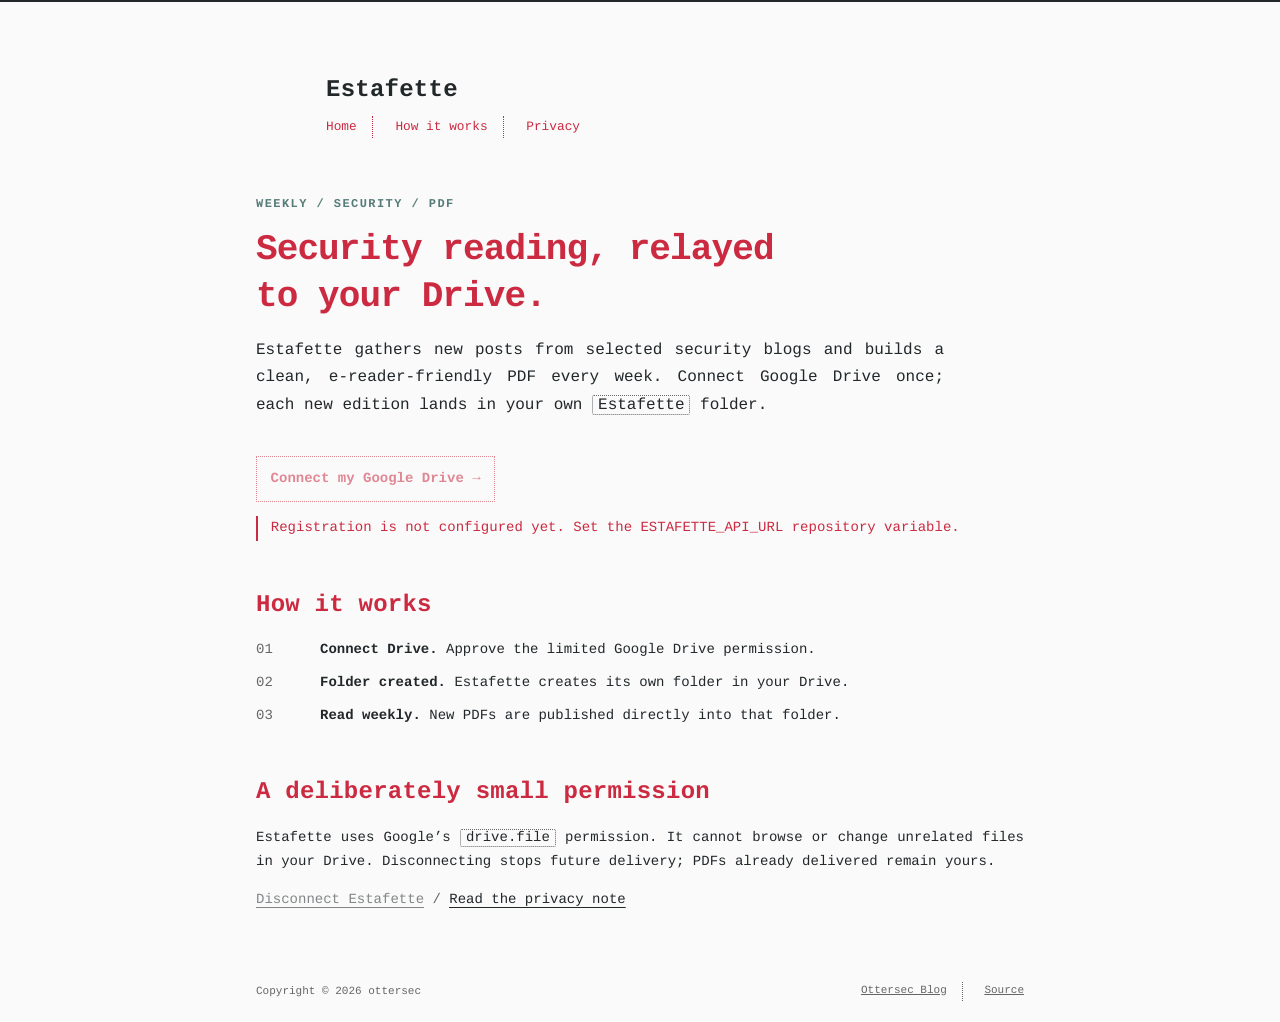
==== site/index.html @ e6ff9a04 "feat: add per-user Google Drive delivery app" ====
<!doctype html>
<html lang="en">
  <head>
    <meta charset="utf-8">
    <meta name="viewport" content="width=device-width, initial-scale=1">
    <meta
      name="description"
      content="A weekly, e-reader-friendly security digest delivered directly to your Google Drive."
    >
    <title>Estafette — Ottersec</title>
    <link rel="icon" href="https://sneakyottersec.github.io/images/favicon.ico">
    <link rel="stylesheet" href="styles.css">
    <script src="config.js" defer></script>
    <script src="app.js" defer></script>
  </head>
  <body>
    <div class="content">
      <header id="header">
        <a class="brand" href="./" aria-label="Estafette home">
          <span id="logo" aria-hidden="true"></span>
          <span id="title">Estafette</span>
        </a>
        <nav id="nav" aria-label="Main navigation">
          <ul>
            <li><a href="#about">Home</a></li>
            <li><a href="#how-it-works">How it works</a></li>
            <li><a href="privacy.html">Privacy</a></li>
          </ul>
        </nav>
      </header>

      <main>
        <section id="about" aria-labelledby="intro-title">
          <p class="eyebrow">WEEKLY / SECURITY / PDF</p>
          <h1 id="intro-title">Security reading, relayed to your Drive.</h1>
          <p class="lede">
            Estafette gathers new posts from selected security blogs and builds a
            clean, e-reader-friendly PDF every week. Connect Google Drive once;
            each new edition lands in your own <code>Estafette</code> folder.
          </p>

          <div id="connection" class="connection" aria-live="polite">
            <a id="connect-drive" class="action" href="#" aria-disabled="true">
              Connect my Google Drive <span aria-hidden="true">→</span>
            </a>
            <p id="connection-note" class="muted">
              The app only requests access to files and folders it creates.
            </p>
          </div>
        </section>

        <section id="how-it-works" aria-labelledby="how-title">
          <h2 id="how-title">How it works</h2>
          <ol class="process-list">
            <li>
              <span class="meta">01</span>
              <span><strong>Connect Drive.</strong> Approve the limited Google Drive permission.</span>
            </li>
            <li>
              <span class="meta">02</span>
              <span><strong>Folder created.</strong> Estafette creates its own folder in your Drive.</span>
            </li>
            <li>
              <span class="meta">03</span>
              <span><strong>Read weekly.</strong> New PDFs are published directly into that folder.</span>
            </li>
          </ol>
        </section>

        <section id="permissions" aria-labelledby="permissions-title">
          <h2 id="permissions-title">A deliberately small permission</h2>
          <p>
            Estafette uses Google&rsquo;s <code>drive.file</code> permission. It cannot
            browse or change unrelated files in your Drive. Disconnecting stops
            future delivery; PDFs already delivered remain yours.
          </p>
          <p>
            <a id="disconnect-drive" href="#" aria-disabled="true">Disconnect Estafette</a>
            <span class="separator" aria-hidden="true"> / </span>
            <a href="privacy.html">Read the privacy note</a>
          </p>
        </section>
      </main>

      <footer id="footer">
        <div>Copyright &copy; <span id="year">2026</span> ottersec</div>
        <nav aria-label="Footer navigation">
          <ul>
            <li><a href="https://sneakyottersec.github.io/">Ottersec Blog</a></li>
            <li><a href="https://github.com/SneakyOttersec/Estafette">Source</a></li>
          </ul>
        </nav>
      </footer>
    </div>
  </body>
</html>
---- site/styles.css ----
@font-face {
  font-family: "JetBrains Mono";
  font-style: normal;
  font-weight: 400;
  font-display: swap;
  src: url("https://sneakyottersec.github.io/lib/JetBrainsMono/web/woff2/JetBrainsMono-Regular.woff2") format("woff2");
}

:root {
  --background: #fafafa;
  --foreground: #22272a;
  --accent: #cc2a41;
  --secondary: #567c77;
  --muted: #666;
  --faint: #e1e1e1;
}

*,
*::before,
*::after {
  box-sizing: border-box;
}

html {
  min-height: 100%;
  border-top: 2px solid var(--foreground);
  background: var(--background);
  -webkit-text-size-adjust: 100%;
}

body {
  min-height: 100%;
  margin: 0;
  background: var(--background);
  color: var(--foreground);
  font: 400 14px/1.725 "JetBrains Mono", monospace;
  text-rendering: geometricPrecision;
  -webkit-font-smoothing: antialiased;
}

.content {
  position: relative;
  display: flex;
  flex-direction: column;
  width: min(100% - 4rem, 48rem);
  min-height: calc(100vh - 2px);
  margin: 0 auto;
  padding: 4rem 0 6rem;
  overflow-wrap: break-word;
}

main {
  flex: 1;
}

a {
  color: var(--foreground);
  text-decoration: none;
  background-image: linear-gradient(transparent, transparent 5px, var(--foreground) 5px, var(--foreground));
  background-position: bottom;
  background-size: 100% 6px;
  background-repeat: repeat-x;
}

a:hover,
a:focus-visible {
  background-image: linear-gradient(transparent, transparent 4px, rgb(86 124 119 / 40%) 4px, rgb(86 124 119 / 40%));
}

a:focus-visible,
button:focus-visible {
  outline: 2px dashed var(--accent);
  outline-offset: 4px;
}

h1,
h2 {
  display: block;
  font-style: normal;
  -webkit-font-smoothing: antialiased;
}

h1 {
  max-width: 36rem;
  margin: 0 0 1rem;
  color: var(--accent);
  font-size: clamp(1.55rem, 5vw, 2.25rem);
  line-height: 1.3;
  letter-spacing: -0.025em;
}

h2 {
  margin: 3rem 0 1rem;
  color: var(--accent);
  font-size: 1.5rem;
  line-height: 1.4;
  letter-spacing: 0.01em;
}

p {
  hyphens: auto;
}

code {
  padding: 0 5px;
  border: 1px dotted var(--muted);
  border-radius: 2px;
  font-family: inherit;
}

.muted,
.meta {
  color: var(--muted);
}

.eyebrow {
  margin: 0 0 0.75rem;
  color: var(--secondary);
  font-size: 0.75rem;
  font-weight: 700;
  letter-spacing: 0.12em;
}

.lede {
  max-width: 43rem;
  margin-bottom: 2rem;
  font-size: 1rem;
}

#header {
  width: 100%;
  margin: 0 auto 3.5rem;
}

#header .brand {
  display: flex;
  align-items: center;
  min-height: 50px;
  background: none;
}

#logo {
  flex: 0 0 50px;
  width: 50px;
  height: 50px;
  margin-right: 20px;
  border-radius: 5px;
  background-image: url("https://sneakyottersec.github.io/images/logo.png");
  background-size: 50px 50px;
  background-repeat: no-repeat;
  filter: grayscale(100%);
  transition: filter 120ms ease;
}

#header:hover #logo {
  filter: none;
}

#title {
  color: var(--foreground);
  font-size: 1.5rem;
  font-weight: 700;
  line-height: 2rem;
  letter-spacing: 0.01em;
}

#nav {
  margin-left: 70px;
  color: var(--accent);
  font-size: 0.8rem;
}

#nav ul,
#footer ul {
  margin: 0;
  padding: 0;
  list-style: none;
}

#nav li,
#footer li {
  display: inline-block;
  margin-right: 15px;
  border-right: 1px dotted currentColor;
  vertical-align: middle;
}

#nav li:last-child,
#footer li:last-child {
  margin-right: 0;
  border-right: 0;
}

#nav a {
  margin-right: 15px;
  color: var(--accent);
  background: none;
}

#nav li:last-child a,
#footer li:last-child a {
  margin-right: 0;
}

#nav a:hover,
#nav a:focus-visible {
  background-image: linear-gradient(transparent, transparent 5px, var(--accent) 5px, var(--accent));
}

.connection {
  margin: 2.25rem 0 0;
}

.action {
  display: inline-block;
  padding: 0.65rem 0.85rem;
  border: 1px dotted var(--accent);
  color: var(--accent);
  background: transparent;
  font-weight: 700;
}

.action:hover,
.action:focus-visible {
  color: var(--background);
  background: var(--accent);
}

.action[aria-disabled="true"],
a[aria-disabled="true"] {
  cursor: not-allowed;
  opacity: 0.55;
}

.connection .muted {
  margin: 0.75rem 0 0;
  font-size: 0.8rem;
}

.status {
  padding-left: 0.8rem;
  border-left: 2px solid var(--secondary);
  color: var(--secondary);
}

.status.error {
  border-color: var(--accent);
  color: var(--accent);
}

.process-list {
  margin: 0;
  padding: 0;
  list-style: none;
}

.process-list li {
  display: grid;
  grid-template-columns: 3rem 1fr;
  gap: 1rem;
  margin-bottom: 0.55rem;
}

.separator {
  color: var(--muted);
}

article header h1 {
  margin-bottom: 0;
}

article header .meta {
  margin: 0 0 2rem;
  font-size: 0.85rem;
}

article h2 {
  position: relative;
  margin-top: 2rem;
  color: rgb(86 124 119 / 80%);
  font-size: 1rem;
}

article h2::before {
  position: absolute;
  left: -1rem;
  color: var(--accent);
  content: "#";
  font-size: 1.2rem;
}

#footer {
  position: absolute;
  right: 0;
  bottom: 20px;
  left: 0;
  display: flex;
  flex-flow: row wrap;
  align-items: center;
  justify-content: space-between;
  color: var(--muted);
  font-size: 11px;
}

#footer a {
  margin-right: 15px;
  color: var(--muted);
  text-decoration: underline;
  background: none;
}

#footer a:hover {
  color: #999;
}

@media (min-width: 480px) {
  main p {
    text-align: justify;
  }
}

@media (max-width: 520px) {
  .content {
    width: min(100% - 2rem, 48rem);
    padding-top: 2rem;
  }

  #header {
    margin-bottom: 2.5rem;
  }

  #nav {
    margin-top: 0.75rem;
    margin-left: 70px;
    line-height: 2;
  }

  #footer {
    display: block;
    text-align: center;
  }

  #footer nav {
    margin-top: 0.35rem;
  }
}

@media (prefers-reduced-motion: reduce) {
  * {
    scroll-behavior: auto !important;
    transition: none !important;
  }
}
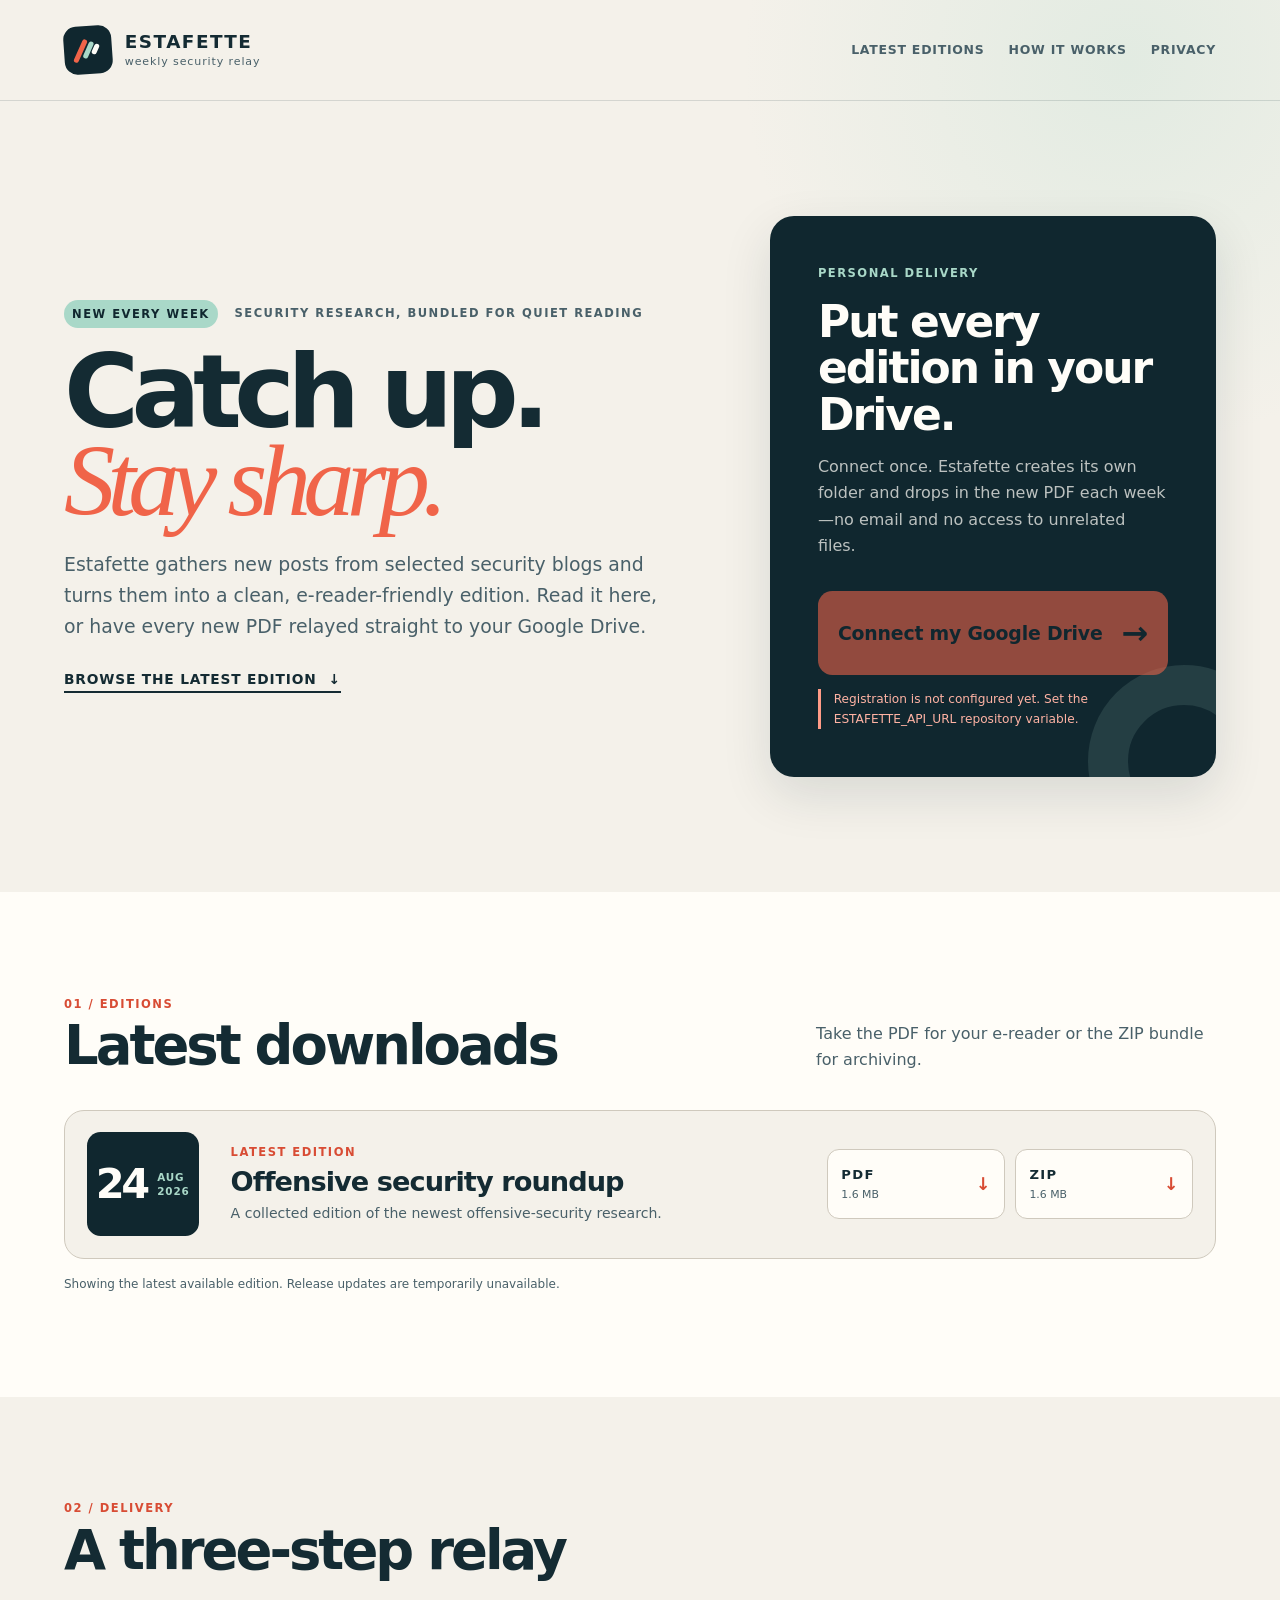
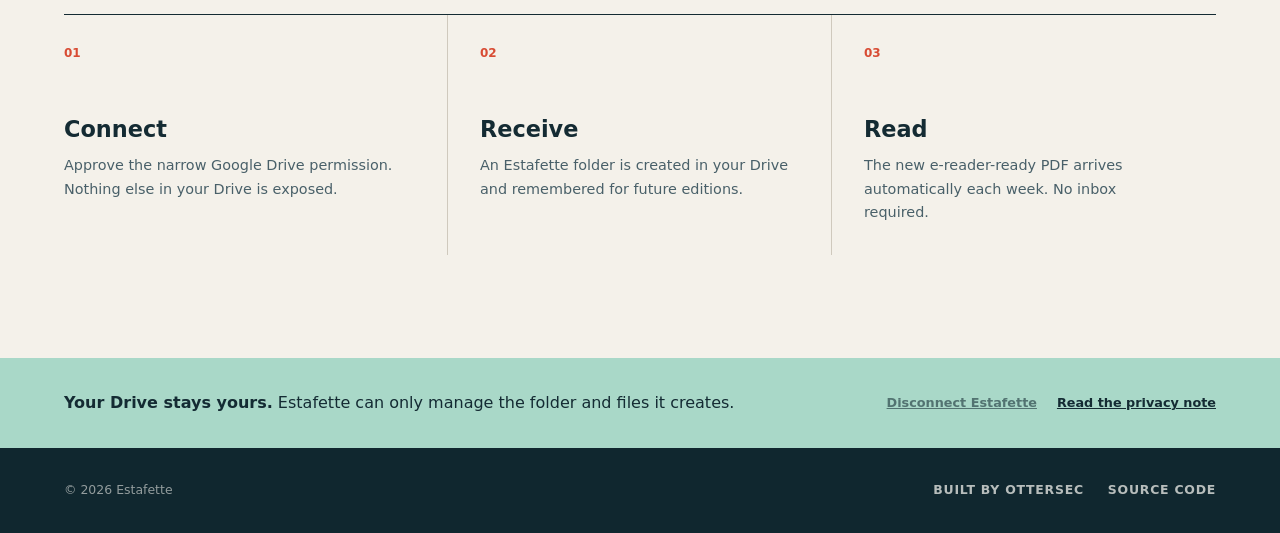
==== commit 43f33bb6: "feat: redesign site and publish weekly downloads" ====
--- a/site/index.html
+++ b/site/index.html
@@ -7,90 +7,152 @@
       name="description"
       content="A weekly, e-reader-friendly security digest delivered directly to your Google Drive."
     >
-    <title>Estafette — Ottersec</title>
-    <link rel="icon" href="https://sneakyottersec.github.io/images/favicon.ico">
+    <title>Estafette — Weekly security reading</title>
+    <link rel="icon" href="favicon.svg" type="image/svg+xml">
     <link rel="stylesheet" href="styles.css">
     <script src="config.js" defer></script>
     <script src="app.js" defer></script>
   </head>
   <body>
-    <div class="content">
-      <header id="header">
+    <header class="site-header">
+      <div class="frame header-inner">
         <a class="brand" href="./" aria-label="Estafette home">
-          <span id="logo" aria-hidden="true"></span>
-          <span id="title">Estafette</span>
+          <span class="brand-mark" aria-hidden="true"><i></i><i></i><i></i></span>
+          <span class="brand-copy">
+            <strong>Estafette</strong>
+            <small>weekly security relay</small>
+          </span>
         </a>
-        <nav id="nav" aria-label="Main navigation">
-          <ul>
-            <li><a href="#about">Home</a></li>
-            <li><a href="#how-it-works">How it works</a></li>
-            <li><a href="privacy.html">Privacy</a></li>
-          </ul>
+        <nav class="site-nav" aria-label="Main navigation">
+          <a href="#latest">Latest editions</a>
+          <a href="#how-it-works">How it works</a>
+          <a href="privacy.html">Privacy</a>
         </nav>
-      </header>
+      </div>
+    </header>
 
-      <main>
-        <section id="about" aria-labelledby="intro-title">
-          <p class="eyebrow">WEEKLY / SECURITY / PDF</p>
-          <h1 id="intro-title">Security reading, relayed to your Drive.</h1>
+    <main>
+      <section class="hero frame" aria-labelledby="intro-title">
+        <div class="hero-copy">
+          <p class="kicker"><span>New every week</span> Security research, bundled for quiet reading</p>
+          <h1 id="intro-title">Catch up.<br><em>Stay sharp.</em></h1>
           <p class="lede">
-            Estafette gathers new posts from selected security blogs and builds a
-            clean, e-reader-friendly PDF every week. Connect Google Drive once;
-            each new edition lands in your own <code>Estafette</code> folder.
+            Estafette gathers new posts from selected security blogs and turns them
+            into a clean, e-reader-friendly edition. Read it here, or have every new
+            PDF relayed straight to your Google Drive.
           </p>
+          <a class="text-link" href="#latest">Browse the latest edition <span aria-hidden="true">↓</span></a>
+        </div>
 
-          <div id="connection" class="connection" aria-live="polite">
-            <a id="connect-drive" class="action" href="#" aria-disabled="true">
-              Connect my Google Drive <span aria-hidden="true">→</span>
-            </a>
-            <p id="connection-note" class="muted">
-              The app only requests access to files and folders it creates.
-            </p>
+        <aside id="connection" class="drive-card" aria-labelledby="drive-title" aria-live="polite">
+          <p class="panel-label">Personal delivery</p>
+          <h2 id="drive-title">Put every edition in your Drive.</h2>
+          <p>
+            Connect once. Estafette creates its own folder and drops in the new PDF
+            each week—no email and no access to unrelated files.
+          </p>
+          <a id="connect-drive" class="drive-action" href="#" aria-disabled="true">
+            <span>Connect my Google Drive</span>
+            <strong aria-hidden="true">→</strong>
+          </a>
+          <p id="connection-note" class="connection-note">
+            Uses Google&rsquo;s limited <code>drive.file</code> permission.
+          </p>
+        </aside>
+      </section>
+
+      <section id="latest" class="editions-section">
+        <div class="frame">
+          <div class="section-heading">
+            <div>
+              <p class="section-number">01 / Editions</p>
+              <h2>Latest downloads</h2>
+            </div>
+            <p>Take the PDF for your e-reader or the ZIP bundle for archiving.</p>
           </div>
-        </section>
 
-        <section id="how-it-works" aria-labelledby="how-title">
-          <h2 id="how-title">How it works</h2>
-          <ol class="process-list">
-            <li>
-              <span class="meta">01</span>
-              <span><strong>Connect Drive.</strong> Approve the limited Google Drive permission.</span>
-            </li>
-            <li>
-              <span class="meta">02</span>
-              <span><strong>Folder created.</strong> Estafette creates its own folder in your Drive.</span>
-            </li>
-            <li>
-              <span class="meta">03</span>
-              <span><strong>Read weekly.</strong> New PDFs are published directly into that folder.</span>
-            </li>
-          </ol>
-        </section>
+          <div id="edition-list" class="edition-list">
+            <article class="edition-card" data-edition="offensive-2026-08-24">
+              <time class="edition-date" datetime="2026-08-24">
+                <strong>24</strong>
+                <span>AUG<br>2026</span>
+              </time>
+              <div class="edition-copy">
+                <p class="edition-label">Latest edition</p>
+                <h3>Offensive security roundup</h3>
+                <p>A collected edition of the newest offensive-security research.</p>
+              </div>
+              <div class="download-list" aria-label="Edition downloads">
+                <a
+                  href="downloads/OFFENSIVE_24_08_2026.pdf"
+                  download
+                  data-download-name="OFFENSIVE_24_08_2026.pdf"
+                >
+                  <span><strong>PDF</strong><small>1.6 MB</small></span>
+                  <b aria-hidden="true">↓</b>
+                </a>
+                <a
+                  href="downloads/ESTAFETTE_24_08_2026.zip"
+                  download
+                  data-download-name="ESTAFETTE_24_08_2026.zip"
+                >
+                  <span><strong>ZIP</strong><small>1.6 MB</small></span>
+                  <b aria-hidden="true">↓</b>
+                </a>
+              </div>
+            </article>
+          </div>
+          <p id="edition-status" class="edition-status" aria-live="polite">
+            Checking for newer published editions&hellip;
+          </p>
+        </div>
+      </section>
 
-        <section id="permissions" aria-labelledby="permissions-title">
-          <h2 id="permissions-title">A deliberately small permission</h2>
-          <p>
-            Estafette uses Google&rsquo;s <code>drive.file</code> permission. It cannot
-            browse or change unrelated files in your Drive. Disconnecting stops
-            future delivery; PDFs already delivered remain yours.
-          </p>
+      <section id="how-it-works" class="process-section frame" aria-labelledby="how-title">
+        <div class="section-heading">
+          <div>
+            <p class="section-number">02 / Delivery</p>
+            <h2 id="how-title">A three-step relay</h2>
+          </div>
+        </div>
+        <ol class="process-grid">
+          <li>
+            <span>01</span>
+            <h3>Connect</h3>
+            <p>Approve the narrow Google Drive permission. Nothing else in your Drive is exposed.</p>
+          </li>
+          <li>
+            <span>02</span>
+            <h3>Receive</h3>
+            <p>An Estafette folder is created in your Drive and remembered for future editions.</p>
+          </li>
+          <li>
+            <span>03</span>
+            <h3>Read</h3>
+            <p>The new e-reader-ready PDF arrives automatically each week. No inbox required.</p>
+          </li>
+        </ol>
+      </section>
+
+      <section class="permission-strip">
+        <div class="frame permission-inner">
+          <p><strong>Your Drive stays yours.</strong> Estafette can only manage the folder and files it creates.</p>
           <p>
             <a id="disconnect-drive" href="#" aria-disabled="true">Disconnect Estafette</a>
-            <span class="separator" aria-hidden="true"> / </span>
             <a href="privacy.html">Read the privacy note</a>
           </p>
-        </section>
-      </main>
+        </div>
+      </section>
+    </main>
 
-      <footer id="footer">
-        <div>Copyright &copy; <span id="year">2026</span> ottersec</div>
+    <footer class="site-footer">
+      <div class="frame footer-inner">
+        <p>&copy; <span id="year">2026</span> Estafette</p>
         <nav aria-label="Footer navigation">
-          <ul>
-            <li><a href="https://sneakyottersec.github.io/">Ottersec Blog</a></li>
-            <li><a href="https://github.com/SneakyOttersec/Estafette">Source</a></li>
-          </ul>
+          <a href="https://sneakyottersec.github.io/">Built by Ottersec</a>
+          <a href="https://github.com/SneakyOttersec/Estafette">Source code</a>
         </nav>
-      </footer>
-    </div>
+      </div>
+    </footer>
   </body>
 </html>
--- a/site/styles.css
+++ b/site/styles.css
@@ -1,18 +1,15 @@
-@font-face {
-  font-family: "JetBrains Mono";
-  font-style: normal;
-  font-weight: 400;
-  font-display: swap;
-  src: url("https://sneakyottersec.github.io/lib/JetBrainsMono/web/woff2/JetBrainsMono-Regular.woff2") format("woff2");
-}
-
 :root {
-  --background: #fafafa;
-  --foreground: #22272a;
-  --accent: #cc2a41;
-  --secondary: #567c77;
-  --muted: #666;
-  --faint: #e1e1e1;
+  --paper: #f4f1ea;
+  --paper-deep: #e9e4da;
+  --ink: #142b33;
+  --ink-soft: #496069;
+  --night: #10272f;
+  --coral: #f06449;
+  --coral-dark: #d84c34;
+  --mint: #a9d8c8;
+  --line: #cfc9bd;
+  --white: #fffdf8;
+  --shadow: 0 18px 50px rgb(16 39 47 / 12%);
 }
 
 *,
@@ -22,332 +19,663 @@
 }
 
 html {
-  min-height: 100%;
-  border-top: 2px solid var(--foreground);
-  background: var(--background);
+  scroll-behavior: smooth;
+  background: var(--paper);
   -webkit-text-size-adjust: 100%;
 }
 
 body {
-  min-height: 100%;
-  margin: 0;
-  background: var(--background);
-  color: var(--foreground);
-  font: 400 14px/1.725 "JetBrains Mono", monospace;
-  text-rendering: geometricPrecision;
+  min-width: 280px;
+  margin: 0;
+  overflow-x: hidden;
+  background:
+    radial-gradient(circle at 88% 3%, rgb(169 216 200 / 24%), transparent 24rem),
+    var(--paper);
+  color: var(--ink);
+  font: 400 16px/1.65 Inter, ui-sans-serif, system-ui, -apple-system, BlinkMacSystemFont, "Segoe UI", sans-serif;
   -webkit-font-smoothing: antialiased;
 }
 
-.content {
+.frame {
+  width: min(100% - 3rem, 72rem);
+  margin-inline: auto;
+}
+
+a {
+  color: inherit;
+}
+
+a:focus-visible {
+  outline: 3px solid var(--coral);
+  outline-offset: 4px;
+}
+
+code {
+  padding: 0.12rem 0.35rem;
+  border-radius: 0.25rem;
+  background: rgb(255 255 255 / 14%);
+  font: 0.88em ui-monospace, SFMono-Regular, Consolas, monospace;
+}
+
+.site-header {
+  border-bottom: 1px solid rgb(20 43 51 / 14%);
+}
+
+.header-inner {
+  display: flex;
+  min-height: 6.25rem;
+  align-items: center;
+  justify-content: space-between;
+  gap: 2rem;
+}
+
+.brand {
+  display: inline-flex;
+  align-items: center;
+  gap: 0.8rem;
+  text-decoration: none;
+}
+
+.brand-mark {
+  display: flex;
+  width: 3rem;
+  height: 3rem;
+  align-items: center;
+  justify-content: center;
+  gap: 0.18rem;
+  border-radius: 0.8rem;
+  background: var(--night);
+  transform: rotate(-4deg);
+}
+
+.brand-mark i {
+  display: block;
+  width: 0.3rem;
+  height: 1.55rem;
+  border-radius: 999px;
+  background: var(--coral);
+  transform: rotate(28deg);
+}
+
+.brand-mark i:nth-child(2) {
+  height: 1.1rem;
+  background: var(--mint);
+}
+
+.brand-mark i:nth-child(3) {
+  height: 0.7rem;
+  background: var(--white);
+}
+
+.brand-copy {
+  display: grid;
+  line-height: 1.1;
+}
+
+.brand-copy strong {
+  font-size: 1.15rem;
+  letter-spacing: 0.08em;
+  text-transform: uppercase;
+}
+
+.brand-copy small {
+  margin-top: 0.26rem;
+  color: var(--ink-soft);
+  font-size: 0.69rem;
+  letter-spacing: 0.08em;
+}
+
+.site-nav,
+.site-footer nav {
+  display: flex;
+  align-items: center;
+  gap: 1.5rem;
+}
+
+.site-nav a,
+.site-footer a {
+  color: var(--ink-soft);
+  font-size: 0.78rem;
+  font-weight: 750;
+  letter-spacing: 0.06em;
+  text-decoration: none;
+  text-transform: uppercase;
+}
+
+.site-nav a:hover,
+.site-footer a:hover {
+  color: var(--coral-dark);
+}
+
+.hero {
+  display: grid;
+  grid-template-columns: minmax(0, 1.15fr) minmax(20rem, 0.85fr);
+  gap: clamp(3rem, 8vw, 7rem);
+  align-items: center;
+  padding-block: clamp(4rem, 9vw, 7.5rem);
+}
+
+.hero > * {
+  min-width: 0;
+}
+
+.kicker,
+.panel-label,
+.section-number,
+.edition-label {
+  margin: 0;
+  font-size: 0.72rem;
+  font-weight: 800;
+  letter-spacing: 0.13em;
+  text-transform: uppercase;
+}
+
+.kicker {
+  color: var(--ink-soft);
+}
+
+.kicker span {
+  display: inline-block;
+  margin-right: 0.7rem;
+  padding: 0.28rem 0.5rem;
+  border-radius: 999px;
+  background: var(--mint);
+  color: var(--night);
+}
+
+.hero h1 {
+  margin: 1.2rem 0 1.5rem;
+  font-size: clamp(3.3rem, 8vw, 6.6rem);
+  font-weight: 850;
+  letter-spacing: -0.075em;
+  line-height: 0.86;
+}
+
+.hero h1 em {
+  color: var(--coral);
+  font-family: Georgia, "Times New Roman", serif;
+  font-weight: 400;
+}
+
+.lede {
+  max-width: 38rem;
+  margin: 0 0 1.5rem;
+  color: var(--ink-soft);
+  font-size: clamp(1rem, 2vw, 1.18rem);
+}
+
+.text-link {
+  display: inline-flex;
+  gap: 0.75rem;
+  align-items: center;
+  border-bottom: 2px solid var(--ink);
+  font-size: 0.86rem;
+  font-weight: 800;
+  letter-spacing: 0.06em;
+  text-decoration: none;
+  text-transform: uppercase;
+}
+
+.drive-card {
   position: relative;
-  display: flex;
-  flex-direction: column;
-  width: min(100% - 4rem, 48rem);
-  min-height: calc(100vh - 2px);
-  margin: 0 auto;
-  padding: 4rem 0 6rem;
-  overflow-wrap: break-word;
-}
-
-main {
-  flex: 1;
-}
-
-a {
-  color: var(--foreground);
+  padding: clamp(1.8rem, 5vw, 3rem);
+  border-radius: 1.5rem;
+  overflow: hidden;
+  background: var(--night);
+  box-shadow: var(--shadow);
+  color: var(--white);
+}
+
+.drive-card::after {
+  position: absolute;
+  right: -4rem;
+  bottom: -5rem;
+  width: 12rem;
+  height: 12rem;
+  border: 2.5rem solid rgb(169 216 200 / 13%);
+  border-radius: 50%;
+  content: "";
+}
+
+.panel-label {
+  color: var(--mint);
+}
+
+.drive-card h2 {
+  max-width: 21rem;
+  margin: 1rem 0;
+  font-size: clamp(1.9rem, 4vw, 2.75rem);
+  letter-spacing: -0.045em;
+  line-height: 1.05;
+}
+
+.drive-card > p:not(.panel-label):not(.connection-note) {
+  color: rgb(255 253 248 / 72%);
+}
+
+.drive-action {
+  position: relative;
+  z-index: 1;
+  display: flex;
+  min-height: 5.25rem;
+  margin-top: 2rem;
+  padding: 1rem 1.25rem;
+  align-items: center;
+  justify-content: space-between;
+  gap: 1rem;
+  border-radius: 0.9rem;
+  background: var(--coral);
+  color: var(--night);
+  font-size: clamp(1rem, 2vw, 1.18rem);
+  font-weight: 850;
+  letter-spacing: -0.01em;
   text-decoration: none;
-  background-image: linear-gradient(transparent, transparent 5px, var(--foreground) 5px, var(--foreground));
-  background-position: bottom;
-  background-size: 100% 6px;
-  background-repeat: repeat-x;
-}
-
-a:hover,
-a:focus-visible {
-  background-image: linear-gradient(transparent, transparent 4px, rgb(86 124 119 / 40%) 4px, rgb(86 124 119 / 40%));
-}
-
-a:focus-visible,
-button:focus-visible {
-  outline: 2px dashed var(--accent);
-  outline-offset: 4px;
-}
-
-h1,
-h2 {
-  display: block;
-  font-style: normal;
-  -webkit-font-smoothing: antialiased;
-}
-
-h1 {
-  max-width: 36rem;
-  margin: 0 0 1rem;
-  color: var(--accent);
-  font-size: clamp(1.55rem, 5vw, 2.25rem);
-  line-height: 1.3;
-  letter-spacing: -0.025em;
-}
-
-h2 {
-  margin: 3rem 0 1rem;
-  color: var(--accent);
-  font-size: 1.5rem;
-  line-height: 1.4;
-  letter-spacing: 0.01em;
-}
-
-p {
-  hyphens: auto;
-}
-
-code {
-  padding: 0 5px;
-  border: 1px dotted var(--muted);
-  border-radius: 2px;
-  font-family: inherit;
-}
-
-.muted,
-.meta {
-  color: var(--muted);
-}
-
-.eyebrow {
-  margin: 0 0 0.75rem;
-  color: var(--secondary);
-  font-size: 0.75rem;
-  font-weight: 700;
-  letter-spacing: 0.12em;
-}
-
-.lede {
-  max-width: 43rem;
-  margin-bottom: 2rem;
-  font-size: 1rem;
-}
-
-#header {
-  width: 100%;
-  margin: 0 auto 3.5rem;
-}
-
-#header .brand {
-  display: flex;
-  align-items: center;
-  min-height: 50px;
-  background: none;
-}
-
-#logo {
-  flex: 0 0 50px;
-  width: 50px;
-  height: 50px;
-  margin-right: 20px;
-  border-radius: 5px;
-  background-image: url("https://sneakyottersec.github.io/images/logo.png");
-  background-size: 50px 50px;
-  background-repeat: no-repeat;
-  filter: grayscale(100%);
-  transition: filter 120ms ease;
-}
-
-#header:hover #logo {
-  filter: none;
-}
-
-#title {
-  color: var(--foreground);
-  font-size: 1.5rem;
-  font-weight: 700;
-  line-height: 2rem;
-  letter-spacing: 0.01em;
-}
-
-#nav {
-  margin-left: 70px;
-  color: var(--accent);
-  font-size: 0.8rem;
-}
-
-#nav ul,
-#footer ul {
-  margin: 0;
-  padding: 0;
-  list-style: none;
-}
-
-#nav li,
-#footer li {
-  display: inline-block;
-  margin-right: 15px;
-  border-right: 1px dotted currentColor;
-  vertical-align: middle;
-}
-
-#nav li:last-child,
-#footer li:last-child {
-  margin-right: 0;
-  border-right: 0;
-}
-
-#nav a {
-  margin-right: 15px;
-  color: var(--accent);
-  background: none;
-}
-
-#nav li:last-child a,
-#footer li:last-child a {
-  margin-right: 0;
-}
-
-#nav a:hover,
-#nav a:focus-visible {
-  background-image: linear-gradient(transparent, transparent 5px, var(--accent) 5px, var(--accent));
-}
-
-.connection {
-  margin: 2.25rem 0 0;
-}
-
-.action {
-  display: inline-block;
-  padding: 0.65rem 0.85rem;
-  border: 1px dotted var(--accent);
-  color: var(--accent);
-  background: transparent;
-  font-weight: 700;
-}
-
-.action:hover,
-.action:focus-visible {
-  color: var(--background);
-  background: var(--accent);
-}
-
-.action[aria-disabled="true"],
+  transition: background 150ms ease, transform 150ms ease;
+}
+
+.drive-action strong {
+  font-size: 2rem;
+  line-height: 1;
+}
+
+.drive-action:hover,
+.drive-action:focus-visible {
+  background: var(--mint);
+  transform: translateY(-2px);
+}
+
+.drive-action[aria-disabled="true"],
 a[aria-disabled="true"] {
   cursor: not-allowed;
-  opacity: 0.55;
-}
-
-.connection .muted {
-  margin: 0.75rem 0 0;
+  opacity: 0.58;
+}
+
+.connection-note {
+  position: relative;
+  z-index: 1;
+  margin: 0.85rem 0 0;
+  color: rgb(255 253 248 / 62%);
+  font-size: 0.76rem;
+  overflow-wrap: anywhere;
+}
+
+.connection-note.status {
+  padding-left: 0.8rem;
+  border-left: 3px solid var(--mint);
+  color: var(--mint);
+}
+
+.connection-note.status.error {
+  border-color: #ff9b87;
+  color: #ffb3a4;
+}
+
+.editions-section {
+  padding-block: clamp(4rem, 8vw, 6.5rem);
+  background: var(--white);
+}
+
+.section-heading {
+  display: flex;
+  align-items: end;
+  justify-content: space-between;
+  gap: 2rem;
+  margin-bottom: 2.25rem;
+}
+
+.section-heading h2 {
+  margin: 0.35rem 0 0;
+  font-size: clamp(2rem, 5vw, 3.4rem);
+  letter-spacing: -0.055em;
+  line-height: 1;
+}
+
+.section-number,
+.edition-label {
+  color: var(--coral-dark);
+}
+
+.section-heading > p {
+  max-width: 25rem;
+  margin: 0;
+  color: var(--ink-soft);
+}
+
+.edition-list {
+  display: grid;
+  gap: 1rem;
+}
+
+.edition-card {
+  display: grid;
+  grid-template-columns: 7rem minmax(0, 1fr) minmax(16rem, 0.65fr);
+  gap: 2rem;
+  align-items: center;
+  padding: 1.35rem;
+  border: 1px solid var(--line);
+  border-radius: 1.25rem;
+  background: var(--paper);
+}
+
+.edition-date {
+  display: flex;
+  min-height: 6.5rem;
+  align-items: center;
+  justify-content: center;
+  gap: 0.65rem;
+  border-radius: 0.85rem;
+  background: var(--night);
+  color: var(--white);
+}
+
+.edition-date strong {
+  font-size: 2.6rem;
+  letter-spacing: -0.08em;
+  line-height: 1;
+}
+
+.edition-date span {
+  color: var(--mint);
+  font-size: 0.65rem;
+  font-weight: 800;
+  letter-spacing: 0.08em;
+  line-height: 1.35;
+}
+
+.edition-copy h3 {
+  margin: 0.25rem 0;
+  font-size: clamp(1.25rem, 3vw, 1.7rem);
+  letter-spacing: -0.035em;
+  line-height: 1.15;
+}
+
+.edition-copy > p:last-child {
+  margin: 0;
+  color: var(--ink-soft);
+  font-size: 0.88rem;
+}
+
+.download-list {
+  display: grid;
+  grid-template-columns: repeat(2, minmax(0, 1fr));
+  gap: 0.6rem;
+}
+
+.download-list a {
+  display: flex;
+  min-height: 4.4rem;
+  padding: 0.75rem 0.85rem;
+  align-items: center;
+  justify-content: space-between;
+  gap: 0.5rem;
+  border: 1px solid var(--line);
+  border-radius: 0.75rem;
+  background: var(--white);
+  text-decoration: none;
+  transition: border-color 150ms ease, transform 150ms ease;
+}
+
+.download-list a:hover {
+  border-color: var(--coral);
+  transform: translateY(-2px);
+}
+
+.download-list a span {
+  display: grid;
+}
+
+.download-list strong {
+  font-size: 0.82rem;
+  letter-spacing: 0.1em;
+}
+
+.download-list small {
+  color: var(--ink-soft);
+  font-size: 0.68rem;
+}
+
+.download-list b {
+  color: var(--coral-dark);
+  font-size: 1.1rem;
+}
+
+.edition-status {
+  margin: 1rem 0 0;
+  color: var(--ink-soft);
+  font-size: 0.75rem;
+}
+
+.process-section {
+  padding-block: clamp(4rem, 8vw, 7rem);
+}
+
+.process-grid {
+  display: grid;
+  grid-template-columns: repeat(3, 1fr);
+  margin: 0;
+  padding: 0;
+  border-top: 1px solid var(--ink);
+  list-style: none;
+}
+
+.process-grid li {
+  min-height: 15rem;
+  padding: 1.5rem 2rem 1rem 0;
+  border-right: 1px solid var(--line);
+}
+
+.process-grid li + li {
+  padding-left: 2rem;
+}
+
+.process-grid li:last-child {
+  border-right: 0;
+}
+
+.process-grid span {
+  color: var(--coral-dark);
+  font-size: 0.75rem;
+  font-weight: 800;
+}
+
+.process-grid h3 {
+  margin: 2.8rem 0 0.4rem;
+  font-size: 1.4rem;
+}
+
+.process-grid p {
+  margin: 0;
+  color: var(--ink-soft);
+  font-size: 0.9rem;
+}
+
+.permission-strip {
+  padding-block: 2rem;
+  background: var(--mint);
+}
+
+.permission-inner {
+  display: flex;
+  align-items: center;
+  justify-content: space-between;
+  gap: 2rem;
+}
+
+.permission-inner p {
+  margin: 0;
+}
+
+.permission-inner p:last-child {
+  display: flex;
+  gap: 1.25rem;
   font-size: 0.8rem;
-}
-
-.status {
-  padding-left: 0.8rem;
-  border-left: 2px solid var(--secondary);
-  color: var(--secondary);
-}
-
-.status.error {
-  border-color: var(--accent);
-  color: var(--accent);
-}
-
-.process-list {
-  margin: 0;
-  padding: 0;
-  list-style: none;
-}
-
-.process-list li {
-  display: grid;
-  grid-template-columns: 3rem 1fr;
-  gap: 1rem;
-  margin-bottom: 0.55rem;
-}
-
-.separator {
-  color: var(--muted);
-}
-
-article header h1 {
-  margin-bottom: 0;
-}
-
-article header .meta {
-  margin: 0 0 2rem;
-  font-size: 0.85rem;
-}
-
-article h2 {
-  position: relative;
-  margin-top: 2rem;
-  color: rgb(86 124 119 / 80%);
-  font-size: 1rem;
-}
-
-article h2::before {
-  position: absolute;
-  left: -1rem;
-  color: var(--accent);
-  content: "#";
-  font-size: 1.2rem;
-}
-
-#footer {
-  position: absolute;
-  right: 0;
-  bottom: 20px;
-  left: 0;
-  display: flex;
-  flex-flow: row wrap;
+  font-weight: 750;
+}
+
+.site-footer {
+  padding-block: 2rem;
+  background: var(--night);
+  color: var(--white);
+}
+
+.footer-inner {
+  display: flex;
   align-items: center;
   justify-content: space-between;
-  color: var(--muted);
-  font-size: 11px;
-}
-
-#footer a {
-  margin-right: 15px;
-  color: var(--muted);
-  text-decoration: underline;
-  background: none;
-}
-
-#footer a:hover {
-  color: #999;
-}
-
-@media (min-width: 480px) {
-  main p {
-    text-align: justify;
-  }
-}
-
-@media (max-width: 520px) {
-  .content {
-    width: min(100% - 2rem, 48rem);
-    padding-top: 2rem;
-  }
-
-  #header {
-    margin-bottom: 2.5rem;
-  }
-
-  #nav {
-    margin-top: 0.75rem;
-    margin-left: 70px;
-    line-height: 2;
-  }
-
-  #footer {
-    display: block;
-    text-align: center;
-  }
-
-  #footer nav {
-    margin-top: 0.35rem;
+  gap: 2rem;
+}
+
+.footer-inner p {
+  margin: 0;
+  color: rgb(255 253 248 / 55%);
+  font-size: 0.78rem;
+}
+
+.site-footer a {
+  color: rgb(255 253 248 / 70%);
+}
+
+.legal-main {
+  padding-block: clamp(3rem, 8vw, 6rem);
+}
+
+.legal-intro {
+  display: grid;
+  grid-template-columns: 0.65fr 1.35fr;
+  gap: 4rem;
+  padding-bottom: 2.5rem;
+  border-bottom: 1px solid var(--line);
+}
+
+.legal-intro h1 {
+  margin: 0.4rem 0 0;
+  font-size: clamp(3rem, 8vw, 5rem);
+  letter-spacing: -0.065em;
+  line-height: 0.95;
+}
+
+.legal-intro p:last-child {
+  max-width: 36rem;
+  margin: 1rem 0 0;
+  color: var(--ink-soft);
+  font-size: 1.1rem;
+}
+
+.legal-content {
+  display: grid;
+  grid-template-columns: repeat(2, minmax(0, 1fr));
+  gap: 1px;
+  margin-top: 1px;
+  background: var(--line);
+}
+
+.legal-content section {
+  padding: clamp(1.5rem, 4vw, 2.5rem);
+  background: var(--paper);
+}
+
+.legal-content h2 {
+  margin: 0 0 0.8rem;
+  font-size: 1.25rem;
+}
+
+.legal-content p {
+  margin: 0;
+  color: var(--ink-soft);
+  font-size: 0.92rem;
+}
+
+@media (max-width: 820px) {
+  .hero {
+    grid-template-columns: 1fr;
+  }
+
+  .drive-card {
+    max-width: 38rem;
+  }
+
+  .edition-card {
+    grid-template-columns: 6rem minmax(0, 1fr);
+  }
+
+  .download-list {
+    grid-column: 1 / -1;
+  }
+
+  .legal-intro {
+    grid-template-columns: 1fr;
+    gap: 1rem;
+  }
+}
+
+@media (max-width: 620px) {
+  .frame {
+    width: min(100% - 2rem, 72rem);
+  }
+
+  .header-inner {
+    min-height: 5.25rem;
+  }
+
+  .brand-copy small,
+  .site-nav {
+    display: none;
+  }
+
+  .section-heading,
+  .permission-inner,
+  .footer-inner {
+    align-items: flex-start;
+    flex-direction: column;
+  }
+
+  .edition-card {
+    grid-template-columns: 5rem minmax(0, 1fr);
+    gap: 1rem;
+    padding: 0.85rem;
+  }
+
+  .edition-date {
+    min-height: 5.5rem;
+  }
+
+  .edition-date strong {
+    font-size: 2rem;
+  }
+
+  .download-list {
+    grid-template-columns: 1fr 1fr;
+  }
+
+  .process-grid,
+  .legal-content {
+    grid-template-columns: 1fr;
+  }
+
+  .process-grid li,
+  .process-grid li + li {
+    min-height: auto;
+    padding: 1.4rem 0;
+    border-right: 0;
+    border-bottom: 1px solid var(--line);
+  }
+
+  .process-grid h3 {
+    margin-top: 1rem;
+  }
+
+  .permission-inner p:last-child {
+    flex-direction: column;
+    gap: 0.5rem;
   }
 }
 
 @media (prefers-reduced-motion: reduce) {
+  html {
+    scroll-behavior: auto;
+  }
+
   * {
-    scroll-behavior: auto !important;
     transition: none !important;
   }
 }
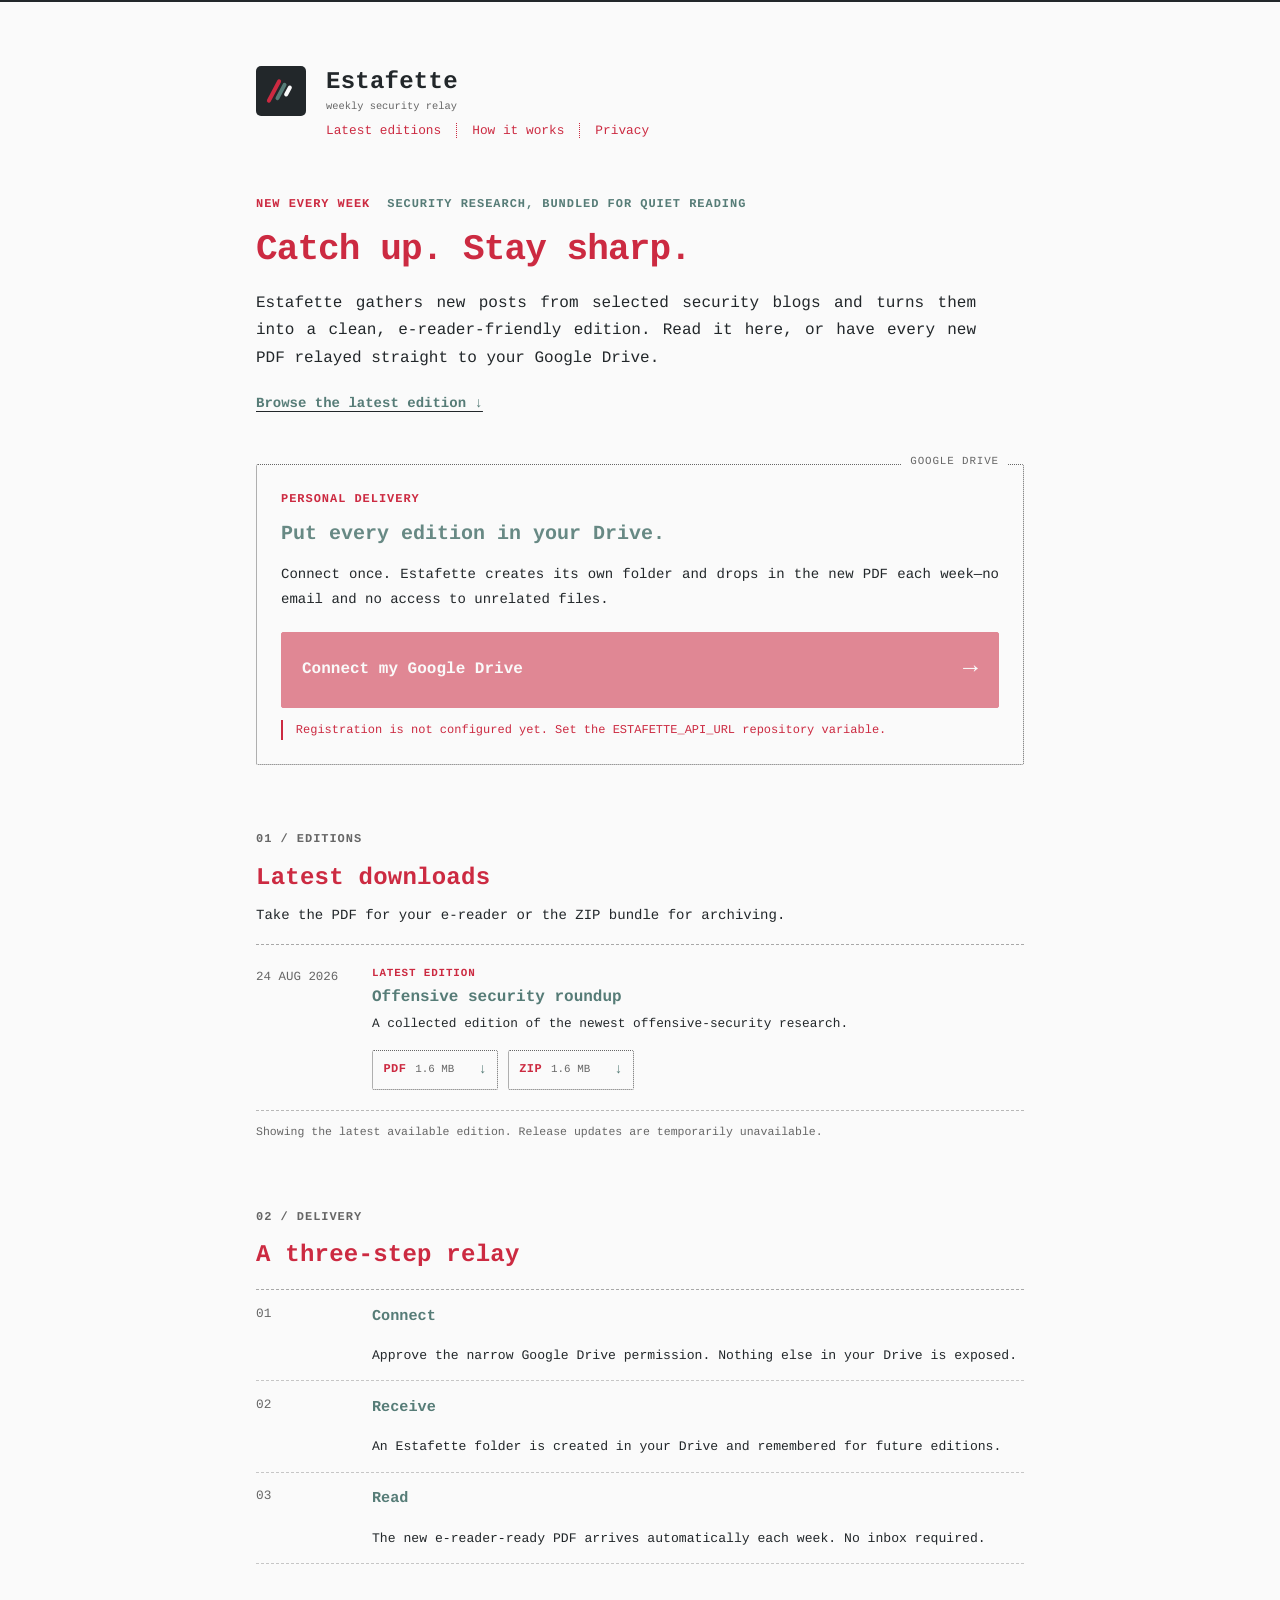
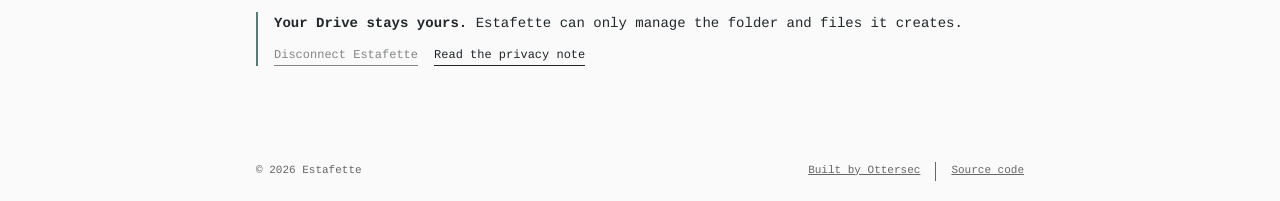
==== commit d9886f9a: "style: align site with Ottersec template" ====
--- a/site/index.html
+++ b/site/index.html
@@ -35,7 +35,7 @@
       <section class="hero frame" aria-labelledby="intro-title">
         <div class="hero-copy">
           <p class="kicker"><span>New every week</span> Security research, bundled for quiet reading</p>
-          <h1 id="intro-title">Catch up.<br><em>Stay sharp.</em></h1>
+          <h1 id="intro-title">Catch up. <em>Stay sharp.</em></h1>
           <p class="lede">
             Estafette gathers new posts from selected security blogs and turns them
             into a clean, e-reader-friendly edition. Read it here, or have every new
@@ -75,7 +75,7 @@
             <article class="edition-card" data-edition="offensive-2026-08-24">
               <time class="edition-date" datetime="2026-08-24">
                 <strong>24</strong>
-                <span>AUG<br>2026</span>
+                <span>AUG 2026</span>
               </time>
               <div class="edition-copy">
                 <p class="edition-label">Latest edition</p>
--- a/site/styles.css
+++ b/site/styles.css
@@ -1,15 +1,18 @@
+@font-face {
+  font-family: "JetBrains Mono";
+  font-style: normal;
+  font-weight: 400 800;
+  font-display: swap;
+  src: url("https://sneakyottersec.github.io/lib/JetBrainsMono/web/woff2/JetBrainsMono-Regular.woff2") format("woff2");
+}
+
 :root {
-  --paper: #f4f1ea;
-  --paper-deep: #e9e4da;
-  --ink: #142b33;
-  --ink-soft: #496069;
-  --night: #10272f;
-  --coral: #f06449;
-  --coral-dark: #d84c34;
-  --mint: #a9d8c8;
-  --line: #cfc9bd;
-  --white: #fffdf8;
-  --shadow: 0 18px 50px rgb(16 39 47 / 12%);
+  --background: #fafafa;
+  --foreground: #22272a;
+  --accent: #cc2a41;
+  --secondary: #567c77;
+  --muted: #666;
+  --faint: #e1e1e1;
 }
 
 *,
@@ -19,140 +22,174 @@
 }
 
 html {
+  min-height: 100%;
+  border-top: 2px solid var(--foreground);
+  background: var(--background);
   scroll-behavior: smooth;
-  background: var(--paper);
   -webkit-text-size-adjust: 100%;
 }
 
 body {
   min-width: 280px;
+  min-height: 100%;
   margin: 0;
   overflow-x: hidden;
-  background:
-    radial-gradient(circle at 88% 3%, rgb(169 216 200 / 24%), transparent 24rem),
-    var(--paper);
-  color: var(--ink);
-  font: 400 16px/1.65 Inter, ui-sans-serif, system-ui, -apple-system, BlinkMacSystemFont, "Segoe UI", sans-serif;
+  background: var(--background);
+  color: var(--foreground);
+  font: 400 14px/1.725 "JetBrains Mono", monospace;
+  text-rendering: geometricPrecision;
   -webkit-font-smoothing: antialiased;
 }
 
 .frame {
-  width: min(100% - 3rem, 72rem);
+  width: min(100% - 4rem, 48rem);
   margin-inline: auto;
 }
 
 a {
-  color: inherit;
-}
-
+  color: var(--foreground);
+  text-decoration: none;
+  background-image: linear-gradient(
+    transparent,
+    transparent 5px,
+    var(--foreground) 5px,
+    var(--foreground)
+  );
+  background-position: bottom;
+  background-size: 100% 6px;
+  background-repeat: repeat-x;
+}
+
+a:hover,
 a:focus-visible {
-  outline: 3px solid var(--coral);
+  background-image: linear-gradient(
+    transparent,
+    transparent 4px,
+    rgb(86 124 119 / 40%) 4px,
+    rgb(86 124 119 / 40%)
+  );
+}
+
+a:focus-visible {
+  outline: 2px dashed var(--accent);
   outline-offset: 4px;
 }
 
 code {
-  padding: 0.12rem 0.35rem;
-  border-radius: 0.25rem;
-  background: rgb(255 255 255 / 14%);
-  font: 0.88em ui-monospace, SFMono-Regular, Consolas, monospace;
+  padding: 0 5px;
+  border: 1px dotted var(--muted);
+  border-radius: 2px;
+  background: transparent;
+  font: inherit;
+  hyphens: manual;
 }
 
 .site-header {
-  border-bottom: 1px solid rgb(20 43 51 / 14%);
+  padding-top: 4rem;
 }
 
 .header-inner {
-  display: flex;
-  min-height: 6.25rem;
+  display: block;
+}
+
+.brand {
+  display: flex;
+  min-height: 50px;
   align-items: center;
-  justify-content: space-between;
-  gap: 2rem;
-}
-
-.brand {
-  display: inline-flex;
-  align-items: center;
-  gap: 0.8rem;
-  text-decoration: none;
+  background: none;
+}
+
+.brand:hover,
+.brand:focus-visible {
+  background: none;
 }
 
 .brand-mark {
   display: flex;
-  width: 3rem;
-  height: 3rem;
+  flex: 0 0 50px;
+  width: 50px;
+  height: 50px;
+  margin-right: 20px;
   align-items: center;
   justify-content: center;
-  gap: 0.18rem;
-  border-radius: 0.8rem;
-  background: var(--night);
-  transform: rotate(-4deg);
+  gap: 3px;
+  border-radius: 5px;
+  background: var(--foreground);
 }
 
 .brand-mark i {
   display: block;
-  width: 0.3rem;
-  height: 1.55rem;
+  width: 4px;
+  height: 26px;
   border-radius: 999px;
-  background: var(--coral);
+  background: var(--accent);
   transform: rotate(28deg);
 }
 
 .brand-mark i:nth-child(2) {
-  height: 1.1rem;
-  background: var(--mint);
+  height: 19px;
+  background: var(--secondary);
 }
 
 .brand-mark i:nth-child(3) {
-  height: 0.7rem;
-  background: var(--white);
+  height: 12px;
+  background: var(--background);
 }
 
 .brand-copy {
   display: grid;
-  line-height: 1.1;
+  line-height: 1;
 }
 
 .brand-copy strong {
-  font-size: 1.15rem;
-  letter-spacing: 0.08em;
-  text-transform: uppercase;
+  color: var(--foreground);
+  font-size: 1.5rem;
+  line-height: 2rem;
+  letter-spacing: 0.01em;
 }
 
 .brand-copy small {
-  margin-top: 0.26rem;
-  color: var(--ink-soft);
-  font-size: 0.69rem;
-  letter-spacing: 0.08em;
-}
-
-.site-nav,
-.site-footer nav {
-  display: flex;
+  color: var(--muted);
+  font-size: 0.65rem;
+  line-height: 1rem;
+}
+
+.site-nav {
+  display: flex;
+  margin: 0.45rem 0 0 70px;
   align-items: center;
-  gap: 1.5rem;
-}
-
-.site-nav a,
-.site-footer a {
-  color: var(--ink-soft);
-  font-size: 0.78rem;
-  font-weight: 750;
-  letter-spacing: 0.06em;
-  text-decoration: none;
-  text-transform: uppercase;
+  color: var(--accent);
+  font-size: 0.8rem;
+  line-height: 15px;
+}
+
+.site-nav a {
+  margin-right: 15px;
+  padding-right: 15px;
+  border-right: 1px dotted var(--accent);
+  color: var(--accent);
+  background: none;
+}
+
+.site-nav a:last-child {
+  margin-right: 0;
+  padding-right: 0;
+  border-right: 0;
 }
 
 .site-nav a:hover,
-.site-footer a:hover {
-  color: var(--coral-dark);
+.site-nav a:focus-visible {
+  background-image: linear-gradient(
+    transparent,
+    transparent 5px,
+    var(--accent) 5px,
+    var(--accent)
+  );
 }
 
 .hero {
-  display: grid;
-  grid-template-columns: minmax(0, 1.15fr) minmax(20rem, 0.85fr);
-  gap: clamp(3rem, 8vw, 7rem);
-  align-items: center;
-  padding-block: clamp(4rem, 9vw, 7.5rem);
+  display: block;
+  padding: 3.5rem 0 0;
 }
 
 .hero > * {
@@ -163,510 +200,509 @@
 .panel-label,
 .section-number,
 .edition-label {
-  margin: 0;
-  font-size: 0.72rem;
-  font-weight: 800;
-  letter-spacing: 0.13em;
+  margin: 0 0 0.75rem;
+  color: var(--secondary);
+  font-size: 0.75rem;
+  font-weight: 700;
+  letter-spacing: 0.08em;
   text-transform: uppercase;
 }
 
-.kicker {
-  color: var(--ink-soft);
-}
-
 .kicker span {
-  display: inline-block;
-  margin-right: 0.7rem;
-  padding: 0.28rem 0.5rem;
-  border-radius: 999px;
-  background: var(--mint);
-  color: var(--night);
+  margin-right: 0.55rem;
+  color: var(--accent);
 }
 
 .hero h1 {
-  margin: 1.2rem 0 1.5rem;
-  font-size: clamp(3.3rem, 8vw, 6.6rem);
-  font-weight: 850;
-  letter-spacing: -0.075em;
-  line-height: 0.86;
+  max-width: 40rem;
+  margin: 0 0 1rem;
+  color: var(--accent);
+  font-size: clamp(1.65rem, 5vw, 2.25rem);
+  line-height: 1.3;
+  letter-spacing: -0.025em;
 }
 
 .hero h1 em {
-  color: var(--coral);
-  font-family: Georgia, "Times New Roman", serif;
-  font-weight: 400;
+  font-family: inherit;
+  font-style: normal;
 }
 
 .lede {
-  max-width: 38rem;
-  margin: 0 0 1.5rem;
-  color: var(--ink-soft);
-  font-size: clamp(1rem, 2vw, 1.18rem);
+  max-width: 45rem;
+  margin: 0 0 1.2rem;
+  font-size: 1rem;
 }
 
 .text-link {
-  display: inline-flex;
-  gap: 0.75rem;
-  align-items: center;
-  border-bottom: 2px solid var(--ink);
-  font-size: 0.86rem;
-  font-weight: 800;
-  letter-spacing: 0.06em;
-  text-decoration: none;
-  text-transform: uppercase;
+  color: var(--secondary);
+  font-weight: 700;
 }
 
 .drive-card {
   position: relative;
-  padding: clamp(1.8rem, 5vw, 3rem);
-  border-radius: 1.5rem;
-  overflow: hidden;
-  background: var(--night);
-  box-shadow: var(--shadow);
-  color: var(--white);
-}
-
-.drive-card::after {
+  margin: 3rem 0 0;
+  padding: 1.5rem;
+  border: 1px dotted var(--muted);
+  border-radius: 2px;
+  background: transparent;
+  box-shadow: none;
+  color: var(--foreground);
+}
+
+.drive-card::before {
   position: absolute;
-  right: -4rem;
-  bottom: -5rem;
-  width: 12rem;
-  height: 12rem;
-  border: 2.5rem solid rgb(169 216 200 / 13%);
-  border-radius: 50%;
-  content: "";
+  top: -0.72rem;
+  right: 1rem;
+  padding: 0 0.5rem;
+  background: var(--background);
+  color: var(--muted);
+  content: "GOOGLE DRIVE";
+  font-size: 0.68rem;
+  letter-spacing: 0.08em;
 }
 
 .panel-label {
-  color: var(--mint);
+  color: var(--accent);
 }
 
 .drive-card h2 {
-  max-width: 21rem;
-  margin: 1rem 0;
-  font-size: clamp(1.9rem, 4vw, 2.75rem);
-  letter-spacing: -0.045em;
-  line-height: 1.05;
+  margin: 0 0 0.8rem;
+  color: rgb(86 124 119 / 90%);
+  font-size: 1.25rem;
+  line-height: 1.4;
 }
 
 .drive-card > p:not(.panel-label):not(.connection-note) {
-  color: rgb(255 253 248 / 72%);
+  margin-bottom: 1.25rem;
+  color: var(--foreground);
 }
 
 .drive-action {
-  position: relative;
-  z-index: 1;
-  display: flex;
-  min-height: 5.25rem;
-  margin-top: 2rem;
+  display: flex;
+  min-height: 4.75rem;
   padding: 1rem 1.25rem;
   align-items: center;
   justify-content: space-between;
   gap: 1rem;
-  border-radius: 0.9rem;
-  background: var(--coral);
-  color: var(--night);
-  font-size: clamp(1rem, 2vw, 1.18rem);
-  font-weight: 850;
-  letter-spacing: -0.01em;
+  border: 1px solid var(--accent);
+  border-radius: 2px;
+  background: var(--accent);
+  color: var(--background);
+  font-size: 1rem;
+  font-weight: 700;
   text-decoration: none;
-  transition: background 150ms ease, transform 150ms ease;
-}
-
-.drive-action strong {
-  font-size: 2rem;
-  line-height: 1;
+  transition: background 120ms ease, color 120ms ease;
 }
 
 .drive-action:hover,
 .drive-action:focus-visible {
-  background: var(--mint);
-  transform: translateY(-2px);
+  background: var(--background);
+  color: var(--accent);
+  background-image: none;
+}
+
+.drive-action strong {
+  font-size: 1.55rem;
+  line-height: 1;
 }
 
 .drive-action[aria-disabled="true"],
 a[aria-disabled="true"] {
   cursor: not-allowed;
-  opacity: 0.58;
+  opacity: 0.55;
 }
 
 .connection-note {
-  position: relative;
-  z-index: 1;
-  margin: 0.85rem 0 0;
-  color: rgb(255 253 248 / 62%);
-  font-size: 0.76rem;
+  margin: 0.75rem 0 0;
+  color: var(--muted);
+  font-size: 0.75rem;
   overflow-wrap: anywhere;
 }
 
 .connection-note.status {
   padding-left: 0.8rem;
-  border-left: 3px solid var(--mint);
-  color: var(--mint);
+  border-left: 2px solid var(--secondary);
+  color: var(--secondary);
 }
 
 .connection-note.status.error {
-  border-color: #ff9b87;
-  color: #ffb3a4;
-}
-
-.editions-section {
-  padding-block: clamp(4rem, 8vw, 6.5rem);
-  background: var(--white);
+  border-color: var(--accent);
+  color: var(--accent);
+}
+
+.editions-section,
+.process-section {
+  padding: 0;
+  background: transparent;
+}
+
+.editions-section .frame,
+.process-section {
+  margin-top: 4rem;
 }
 
 .section-heading {
-  display: flex;
-  align-items: end;
-  justify-content: space-between;
-  gap: 2rem;
-  margin-bottom: 2.25rem;
+  display: block;
+  margin-bottom: 1rem;
 }
 
 .section-heading h2 {
-  margin: 0.35rem 0 0;
-  font-size: clamp(2rem, 5vw, 3.4rem);
-  letter-spacing: -0.055em;
-  line-height: 1;
+  margin: 0;
+  color: var(--accent);
+  font-size: 1.5rem;
+  line-height: 1.4;
+  letter-spacing: 0.01em;
 }
 
 .section-number,
 .edition-label {
-  color: var(--coral-dark);
+  color: var(--muted);
 }
 
 .section-heading > p {
-  max-width: 25rem;
-  margin: 0;
-  color: var(--ink-soft);
+  max-width: none;
+  margin: 0.5rem 0 0;
+  color: var(--foreground);
 }
 
 .edition-list {
   display: grid;
-  gap: 1rem;
+  gap: 0;
+  border-top: 1px dashed rgb(102 102 102 / 55%);
 }
 
 .edition-card {
   display: grid;
-  grid-template-columns: 7rem minmax(0, 1fr) minmax(16rem, 0.65fr);
-  gap: 2rem;
-  align-items: center;
-  padding: 1.35rem;
-  border: 1px solid var(--line);
-  border-radius: 1.25rem;
-  background: var(--paper);
+  grid-template-columns: 100px minmax(0, 1fr);
+  gap: 0 1rem;
+  align-items: start;
+  padding: 1.25rem 0;
+  border: 0;
+  border-bottom: 1px dashed rgb(102 102 102 / 45%);
+  border-radius: 0;
+  background: transparent;
 }
 
 .edition-date {
-  display: flex;
-  min-height: 6.5rem;
-  align-items: center;
-  justify-content: center;
-  gap: 0.65rem;
-  border-radius: 0.85rem;
-  background: var(--night);
-  color: var(--white);
-}
-
-.edition-date strong {
-  font-size: 2.6rem;
-  letter-spacing: -0.08em;
-  line-height: 1;
-}
-
+  display: block;
+  min-height: 0;
+  padding: 0;
+  border-radius: 0;
+  background: none;
+  color: var(--muted);
+}
+
+.edition-date strong,
 .edition-date span {
-  color: var(--mint);
-  font-size: 0.65rem;
-  font-weight: 800;
-  letter-spacing: 0.08em;
-  line-height: 1.35;
+  display: inline;
+  color: var(--muted);
+  font-size: 0.78rem;
+  font-weight: 400;
+  letter-spacing: 0;
+  line-height: inherit;
+}
+
+.edition-date strong::after {
+  display: inline;
+  content: " ";
 }
 
 .edition-copy h3 {
-  margin: 0.25rem 0;
-  font-size: clamp(1.25rem, 3vw, 1.7rem);
-  letter-spacing: -0.035em;
-  line-height: 1.15;
+  margin: 0;
+  color: var(--secondary);
+  font-size: 1rem;
+  line-height: 1.45;
+  text-decoration: none;
 }
 
 .edition-copy > p:last-child {
-  margin: 0;
-  color: var(--ink-soft);
-  font-size: 0.88rem;
+  margin: 0.25rem 0 0;
+  color: var(--foreground);
+  font-size: 0.8rem;
+}
+
+.edition-label {
+  margin-bottom: 0.15rem;
+  color: var(--accent);
+  font-size: 0.68rem;
 }
 
 .download-list {
-  display: grid;
-  grid-template-columns: repeat(2, minmax(0, 1fr));
+  display: flex;
+  grid-column: 2;
+  flex-wrap: wrap;
   gap: 0.6rem;
+  margin-top: 0.9rem;
 }
 
 .download-list a {
-  display: flex;
-  min-height: 4.4rem;
-  padding: 0.75rem 0.85rem;
+  display: inline-flex;
+  min-height: 2.5rem;
+  padding: 0.4rem 0.65rem;
   align-items: center;
   justify-content: space-between;
-  gap: 0.5rem;
-  border: 1px solid var(--line);
-  border-radius: 0.75rem;
-  background: var(--white);
+  gap: 1.5rem;
+  border: 1px dotted var(--muted);
+  border-radius: 2px;
+  background: transparent;
+  background-image: none;
+}
+
+.download-list a:hover,
+.download-list a:focus-visible {
+  border-color: var(--secondary);
+  background: rgb(86 124 119 / 8%);
+}
+
+.download-list a span {
+  display: flex;
+  align-items: baseline;
+  gap: 0.55rem;
+}
+
+.download-list strong {
+  color: var(--accent);
+  font-size: 0.75rem;
+  letter-spacing: 0.04em;
+}
+
+.download-list small {
+  color: var(--muted);
+  font-size: 0.68rem;
+}
+
+.download-list b {
+  color: var(--secondary);
+}
+
+.edition-status {
+  margin: 0.75rem 0 0;
+  color: var(--muted);
+  font-size: 0.72rem;
+}
+
+.process-grid {
+  margin: 0;
+  padding: 0;
+  border-top: 1px dashed rgb(102 102 102 / 55%);
+  list-style: none;
+}
+
+.process-grid li {
+  display: grid;
+  grid-template-columns: 100px 1fr;
+  gap: 1rem;
+  min-height: 0;
+  padding: 0.8rem 0;
+  border-right: 0;
+  border-bottom: 1px dashed rgb(102 102 102 / 35%);
+}
+
+.process-grid li + li {
+  padding-left: 0;
+}
+
+.process-grid span {
+  grid-row: 1 / 3;
+  color: var(--muted);
+  font-size: 0.8rem;
+}
+
+.process-grid h3 {
+  margin: 0;
+  color: var(--secondary);
+  font-size: 0.95rem;
   text-decoration: none;
-  transition: border-color 150ms ease, transform 150ms ease;
-}
-
-.download-list a:hover {
-  border-color: var(--coral);
-  transform: translateY(-2px);
-}
-
-.download-list a span {
-  display: grid;
-}
-
-.download-list strong {
+}
+
+.process-grid p {
+  margin: 0;
+  color: var(--foreground);
   font-size: 0.82rem;
-  letter-spacing: 0.1em;
-}
-
-.download-list small {
-  color: var(--ink-soft);
-  font-size: 0.68rem;
-}
-
-.download-list b {
-  color: var(--coral-dark);
-  font-size: 1.1rem;
-}
-
-.edition-status {
-  margin: 1rem 0 0;
-  color: var(--ink-soft);
+}
+
+.permission-strip {
+  margin-top: 3rem;
+  padding: 0;
+  background: transparent;
+}
+
+.permission-inner {
+  display: block;
+  padding-left: 1rem;
+  border-left: 2px solid var(--secondary);
+}
+
+.permission-inner p {
+  margin: 0;
+}
+
+.permission-inner p:last-child {
+  display: flex;
+  gap: 1rem;
+  margin-top: 0.55rem;
   font-size: 0.75rem;
 }
 
-.process-section {
-  padding-block: clamp(4rem, 8vw, 7rem);
-}
-
-.process-grid {
-  display: grid;
-  grid-template-columns: repeat(3, 1fr);
-  margin: 0;
-  padding: 0;
-  border-top: 1px solid var(--ink);
-  list-style: none;
-}
-
-.process-grid li {
-  min-height: 15rem;
-  padding: 1.5rem 2rem 1rem 0;
-  border-right: 1px solid var(--line);
-}
-
-.process-grid li + li {
-  padding-left: 2rem;
-}
-
-.process-grid li:last-child {
-  border-right: 0;
-}
-
-.process-grid span {
-  color: var(--coral-dark);
-  font-size: 0.75rem;
-  font-weight: 800;
-}
-
-.process-grid h3 {
-  margin: 2.8rem 0 0.4rem;
-  font-size: 1.4rem;
-}
-
-.process-grid p {
-  margin: 0;
-  color: var(--ink-soft);
-  font-size: 0.9rem;
-}
-
-.permission-strip {
-  padding-block: 2rem;
-  background: var(--mint);
-}
-
-.permission-inner {
+.site-footer {
+  margin-top: 6rem;
+  padding: 0 0 1.25rem;
+  background: transparent;
+  color: var(--muted);
+  font-size: 11px;
+}
+
+.footer-inner {
   display: flex;
   align-items: center;
   justify-content: space-between;
-  gap: 2rem;
-}
-
-.permission-inner p {
-  margin: 0;
-}
-
-.permission-inner p:last-child {
-  display: flex;
-  gap: 1.25rem;
-  font-size: 0.8rem;
-  font-weight: 750;
-}
-
-.site-footer {
-  padding-block: 2rem;
-  background: var(--night);
-  color: var(--white);
-}
-
-.footer-inner {
+  gap: 1rem;
+}
+
+.footer-inner p {
+  margin: 0;
+  color: var(--muted);
+}
+
+.site-footer nav {
   display: flex;
   align-items: center;
-  justify-content: space-between;
-  gap: 2rem;
-}
-
-.footer-inner p {
-  margin: 0;
-  color: rgb(255 253 248 / 55%);
-  font-size: 0.78rem;
 }
 
 .site-footer a {
-  color: rgb(255 253 248 / 70%);
+  margin-right: 15px;
+  padding-right: 15px;
+  border-right: 1px solid var(--muted);
+  color: var(--muted);
+  text-decoration: underline;
+  background: none;
+}
+
+.site-footer a:last-child {
+  margin-right: 0;
+  padding-right: 0;
+  border-right: 0;
+}
+
+.site-footer a:hover {
+  color: #999;
 }
 
 .legal-main {
-  padding-block: clamp(3rem, 8vw, 6rem);
+  padding-top: 3.5rem;
 }
 
 .legal-intro {
-  display: grid;
-  grid-template-columns: 0.65fr 1.35fr;
-  gap: 4rem;
-  padding-bottom: 2.5rem;
-  border-bottom: 1px solid var(--line);
+  display: block;
+  padding: 0;
+  border: 0;
 }
 
 .legal-intro h1 {
-  margin: 0.4rem 0 0;
-  font-size: clamp(3rem, 8vw, 5rem);
-  letter-spacing: -0.065em;
-  line-height: 0.95;
+  margin: 0 0 1rem;
+  color: var(--accent);
+  font-size: 1.5rem;
+  line-height: 1.4;
+  letter-spacing: 0.01em;
 }
 
 .legal-intro p:last-child {
-  max-width: 36rem;
-  margin: 1rem 0 0;
-  color: var(--ink-soft);
-  font-size: 1.1rem;
+  max-width: none;
+  margin: 0;
+  color: var(--foreground);
+  font-size: 1rem;
 }
 
 .legal-content {
-  display: grid;
-  grid-template-columns: repeat(2, minmax(0, 1fr));
-  gap: 1px;
-  margin-top: 1px;
-  background: var(--line);
+  display: block;
+  margin-top: 2.5rem;
+  background: transparent;
 }
 
 .legal-content section {
-  padding: clamp(1.5rem, 4vw, 2.5rem);
-  background: var(--paper);
+  padding: 0;
+  background: transparent;
 }
 
 .legal-content h2 {
-  margin: 0 0 0.8rem;
-  font-size: 1.25rem;
+  position: relative;
+  margin: 2rem 0 0.5rem;
+  color: rgb(86 124 119 / 80%);
+  font-size: 1rem;
+}
+
+.legal-content h2::before {
+  position: absolute;
+  top: -4px;
+  left: -1rem;
+  color: var(--accent);
+  content: "#";
+  font-size: 1.2rem;
 }
 
 .legal-content p {
   margin: 0;
-  color: var(--ink-soft);
-  font-size: 0.92rem;
-}
-
-@media (max-width: 820px) {
+  color: var(--foreground);
+  font-size: 0.9rem;
+}
+
+@media (min-width: 480px) {
+  .hero p,
+  .drive-card > p,
+  .legal-main p {
+    text-align: justify;
+  }
+}
+
+@media (max-width: 520px) {
+  .frame {
+    width: min(100% - 2rem, 48rem);
+  }
+
+  .site-header {
+    padding-top: 2rem;
+  }
+
+  .brand-copy small {
+    display: none;
+  }
+
+  .site-nav {
+    margin-top: 0.8rem;
+    line-height: 2;
+  }
+
+  .site-nav a {
+    margin-right: 8px;
+    padding-right: 8px;
+  }
+
   .hero {
-    grid-template-columns: 1fr;
+    padding-top: 2.5rem;
   }
 
   .drive-card {
-    max-width: 38rem;
-  }
-
-  .edition-card {
-    grid-template-columns: 6rem minmax(0, 1fr);
+    padding: 1rem;
+  }
+
+  .edition-card,
+  .process-grid li {
+    grid-template-columns: 76px minmax(0, 1fr);
+    gap: 0.75rem;
   }
 
   .download-list {
     grid-column: 1 / -1;
   }
 
-  .legal-intro {
-    grid-template-columns: 1fr;
-    gap: 1rem;
-  }
-}
-
-@media (max-width: 620px) {
-  .frame {
-    width: min(100% - 2rem, 72rem);
-  }
-
-  .header-inner {
-    min-height: 5.25rem;
-  }
-
-  .brand-copy small,
-  .site-nav {
-    display: none;
-  }
-
-  .section-heading,
-  .permission-inner,
+  .permission-inner p:last-child,
   .footer-inner {
     align-items: flex-start;
     flex-direction: column;
   }
 
-  .edition-card {
-    grid-template-columns: 5rem minmax(0, 1fr);
-    gap: 1rem;
-    padding: 0.85rem;
-  }
-
-  .edition-date {
-    min-height: 5.5rem;
-  }
-
-  .edition-date strong {
-    font-size: 2rem;
-  }
-
-  .download-list {
-    grid-template-columns: 1fr 1fr;
-  }
-
-  .process-grid,
-  .legal-content {
-    grid-template-columns: 1fr;
-  }
-
-  .process-grid li,
-  .process-grid li + li {
-    min-height: auto;
-    padding: 1.4rem 0;
-    border-right: 0;
-    border-bottom: 1px solid var(--line);
-  }
-
-  .process-grid h3 {
-    margin-top: 1rem;
-  }
-
-  .permission-inner p:last-child {
-    flex-direction: column;
-    gap: 0.5rem;
+  .footer-inner {
+    display: flex;
   }
 }
 
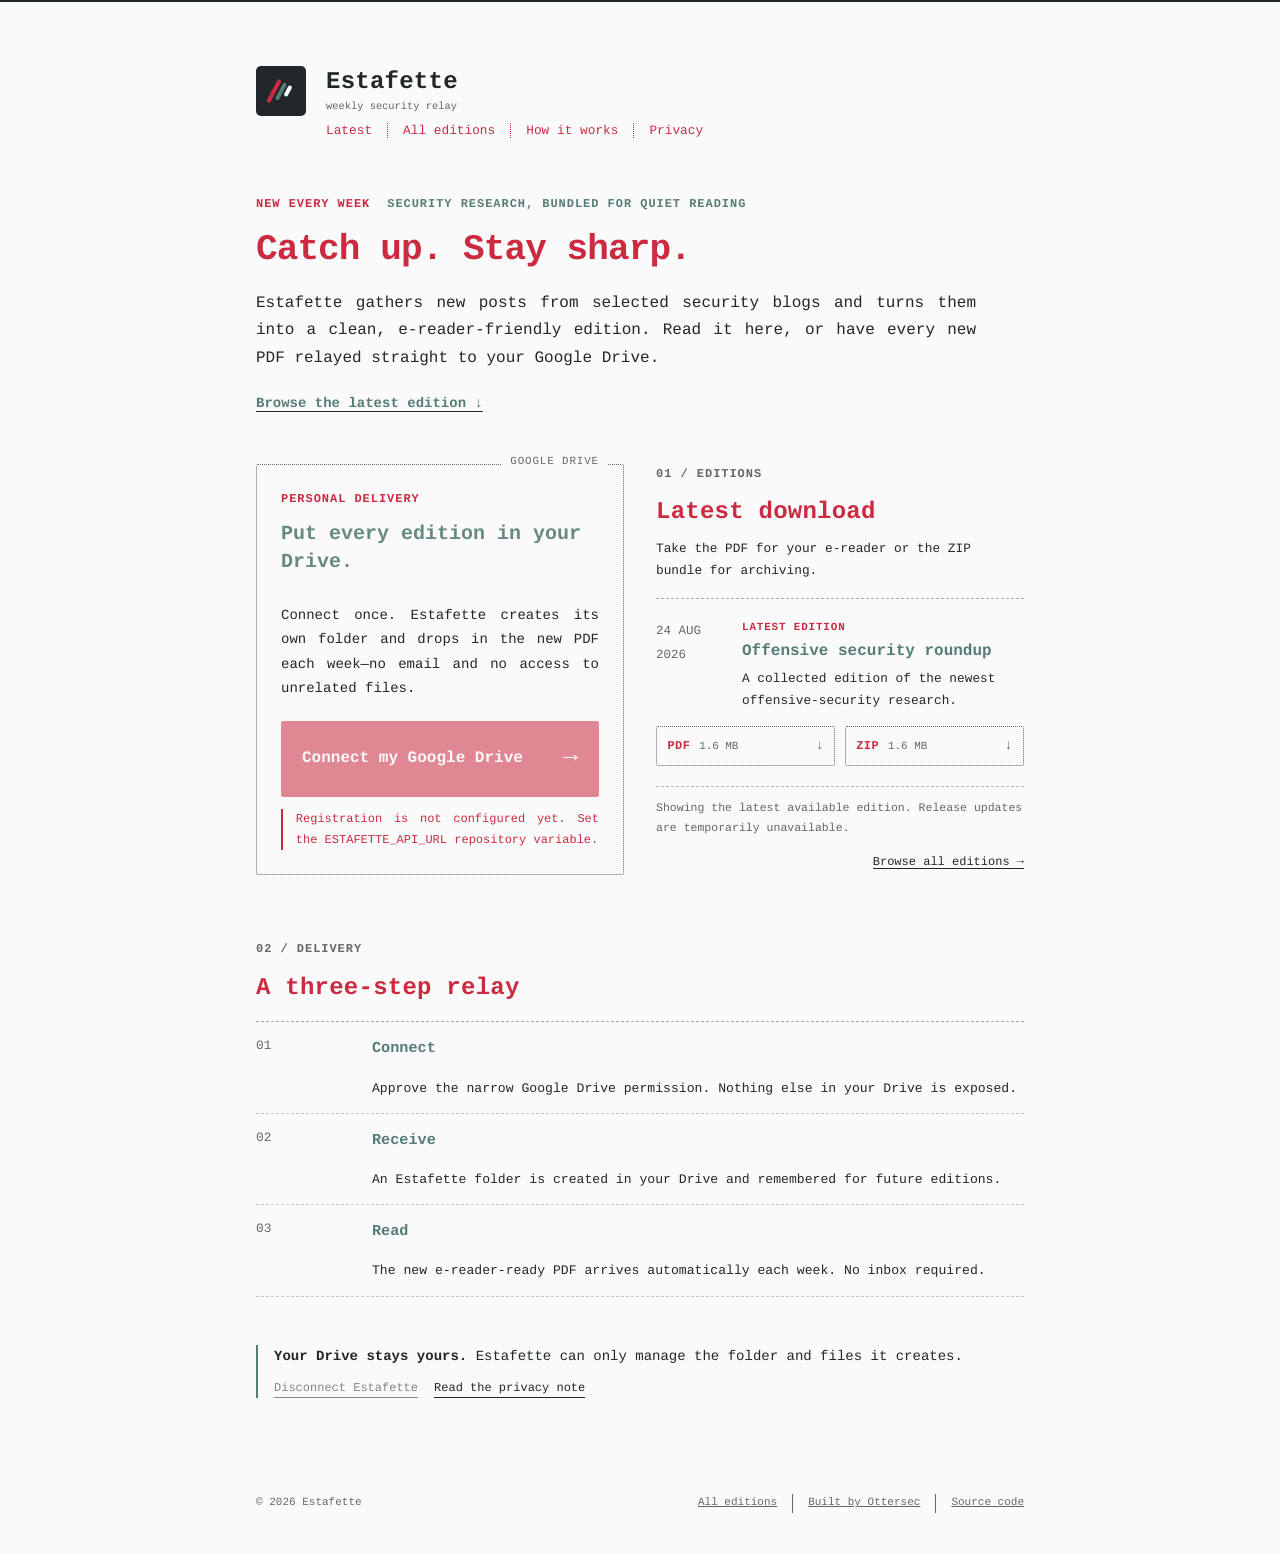
==== commit bb45125d: "feat: add yearly editions archive" ====
--- a/site/index.html
+++ b/site/index.html
@@ -24,7 +24,8 @@
           </span>
         </a>
         <nav class="site-nav" aria-label="Main navigation">
-          <a href="#latest">Latest editions</a>
+          <a href="#latest">Latest</a>
+          <a href="editions.html">All editions</a>
           <a href="#how-it-works">How it works</a>
           <a href="privacy.html">Privacy</a>
         </nav>
@@ -43,7 +44,9 @@
           </p>
           <a class="text-link" href="#latest">Browse the latest edition <span aria-hidden="true">↓</span></a>
         </div>
+      </section>
 
+      <div class="dashboard frame">
         <aside id="connection" class="drive-card" aria-labelledby="drive-title" aria-live="polite">
           <p class="panel-label">Personal delivery</p>
           <h2 id="drive-title">Put every edition in your Drive.</h2>
@@ -59,20 +62,18 @@
             Uses Google&rsquo;s limited <code>drive.file</code> permission.
           </p>
         </aside>
-      </section>
 
-      <section id="latest" class="editions-section">
-        <div class="frame">
+        <section id="latest" class="editions-section latest-panel" aria-labelledby="latest-title">
           <div class="section-heading">
             <div>
               <p class="section-number">01 / Editions</p>
-              <h2>Latest downloads</h2>
+              <h2 id="latest-title">Latest download</h2>
             </div>
             <p>Take the PDF for your e-reader or the ZIP bundle for archiving.</p>
           </div>
 
-          <div id="edition-list" class="edition-list">
-            <article class="edition-card" data-edition="offensive-2026-08-24">
+          <div id="edition-list" class="edition-list" data-limit="1">
+            <article class="edition-card" data-edition="offensive-2026-08-24" data-year="2026">
               <time class="edition-date" datetime="2026-08-24">
                 <strong>24</strong>
                 <span>AUG 2026</span>
@@ -105,8 +106,9 @@
           <p id="edition-status" class="edition-status" aria-live="polite">
             Checking for newer published editions&hellip;
           </p>
-        </div>
-      </section>
+          <p class="all-editions-link"><a href="editions.html">Browse all editions →</a></p>
+        </section>
+      </div>
 
       <section id="how-it-works" class="process-section frame" aria-labelledby="how-title">
         <div class="section-heading">
@@ -149,6 +151,7 @@
       <div class="frame footer-inner">
         <p>&copy; <span id="year">2026</span> Estafette</p>
         <nav aria-label="Footer navigation">
+          <a href="editions.html">All editions</a>
           <a href="https://sneakyottersec.github.io/">Built by Ottersec</a>
           <a href="https://github.com/SneakyOttersec/Estafette">Source code</a>
         </nav>
--- a/site/styles.css
+++ b/site/styles.css
@@ -30,15 +30,21 @@
 }
 
 body {
+  display: flex;
   min-width: 280px;
-  min-height: 100%;
-  margin: 0;
+  min-height: calc(100vh - 2px);
+  margin: 0;
+  flex-direction: column;
   overflow-x: hidden;
   background: var(--background);
   color: var(--foreground);
   font: 400 14px/1.725 "JetBrains Mono", monospace;
   text-rendering: geometricPrecision;
   -webkit-font-smoothing: antialiased;
+}
+
+main {
+  flex: 1;
 }
 
 .frame {
@@ -75,6 +81,10 @@
   outline-offset: 4px;
 }
 
+[hidden] {
+  display: none !important;
+}
+
 code {
   padding: 0 5px;
   border: 1px dotted var(--muted);
@@ -158,6 +168,7 @@
   display: flex;
   margin: 0.45rem 0 0 70px;
   align-items: center;
+  flex-wrap: wrap;
   color: var(--accent);
   font-size: 0.8rem;
   line-height: 15px;
@@ -238,10 +249,20 @@
   font-weight: 700;
 }
 
+.dashboard {
+  display: grid;
+  grid-template-columns: repeat(2, minmax(0, 1fr));
+  gap: 2rem;
+  align-items: stretch;
+  margin-top: 3rem;
+}
+
 .drive-card {
   position: relative;
-  margin: 3rem 0 0;
+  display: flex;
+  margin: 0;
   padding: 1.5rem;
+  flex-direction: column;
   border: 1px dotted var(--muted);
   border-radius: 2px;
   background: transparent;
@@ -280,6 +301,7 @@
 .drive-action {
   display: flex;
   min-height: 4.75rem;
+  margin-top: auto;
   padding: 1rem 1.25rem;
   align-items: center;
   justify-content: space-between;
@@ -336,9 +358,24 @@
   background: transparent;
 }
 
-.editions-section .frame,
 .process-section {
   margin-top: 4rem;
+}
+
+.latest-panel .section-heading > p {
+  font-size: 0.8rem;
+}
+
+.latest-panel .edition-card {
+  grid-template-columns: 70px minmax(0, 1fr);
+}
+
+.latest-panel .download-list {
+  grid-column: 1 / -1;
+}
+
+.latest-panel .download-list a {
+  flex: 1 1 7rem;
 }
 
 .section-heading {
@@ -481,6 +518,12 @@
   font-size: 0.72rem;
 }
 
+.all-editions-link {
+  margin: 0.85rem 0 0;
+  text-align: right;
+  font-size: 0.75rem;
+}
+
 .process-grid {
   margin: 0;
   padding: 0;
@@ -592,6 +635,57 @@
   padding-top: 3.5rem;
 }
 
+.archive-main {
+  padding-top: 3.5rem;
+}
+
+.archive-intro h1 {
+  margin: 0 0 1rem;
+  color: var(--accent);
+  font-size: 1.5rem;
+  line-height: 1.4;
+  letter-spacing: 0.01em;
+}
+
+.archive-intro > p:last-child {
+  max-width: 42rem;
+  margin: 0;
+}
+
+.archive-toolbar {
+  display: flex;
+  margin: 3rem 0 1rem;
+  padding-bottom: 0.75rem;
+  align-items: center;
+  justify-content: space-between;
+  border-bottom: 1px dashed rgb(102 102 102 / 55%);
+}
+
+.archive-toolbar label {
+  color: var(--secondary);
+  font-size: 0.8rem;
+  font-weight: 700;
+}
+
+.archive-toolbar select {
+  min-width: 7rem;
+  padding: 0.4rem 2rem 0.4rem 0.6rem;
+  border: 1px dotted var(--muted);
+  border-radius: 2px;
+  background: var(--background);
+  color: var(--foreground);
+  font: inherit;
+}
+
+.archive-toolbar select:focus-visible {
+  outline: 2px dashed var(--accent);
+  outline-offset: 3px;
+}
+
+.archive-edition-list {
+  border-top: 0;
+}
+
 .legal-intro {
   display: block;
   padding: 0;
@@ -654,6 +748,12 @@
   }
 }
 
+@media (max-width: 720px) {
+  .dashboard {
+    grid-template-columns: 1fr;
+  }
+}
+
 @media (max-width: 520px) {
   .frame {
     width: min(100% - 2rem, 48rem);
@@ -691,6 +791,10 @@
     gap: 0.75rem;
   }
 
+  .latest-panel .edition-card {
+    grid-template-columns: 76px minmax(0, 1fr);
+  }
+
   .download-list {
     grid-column: 1 / -1;
   }
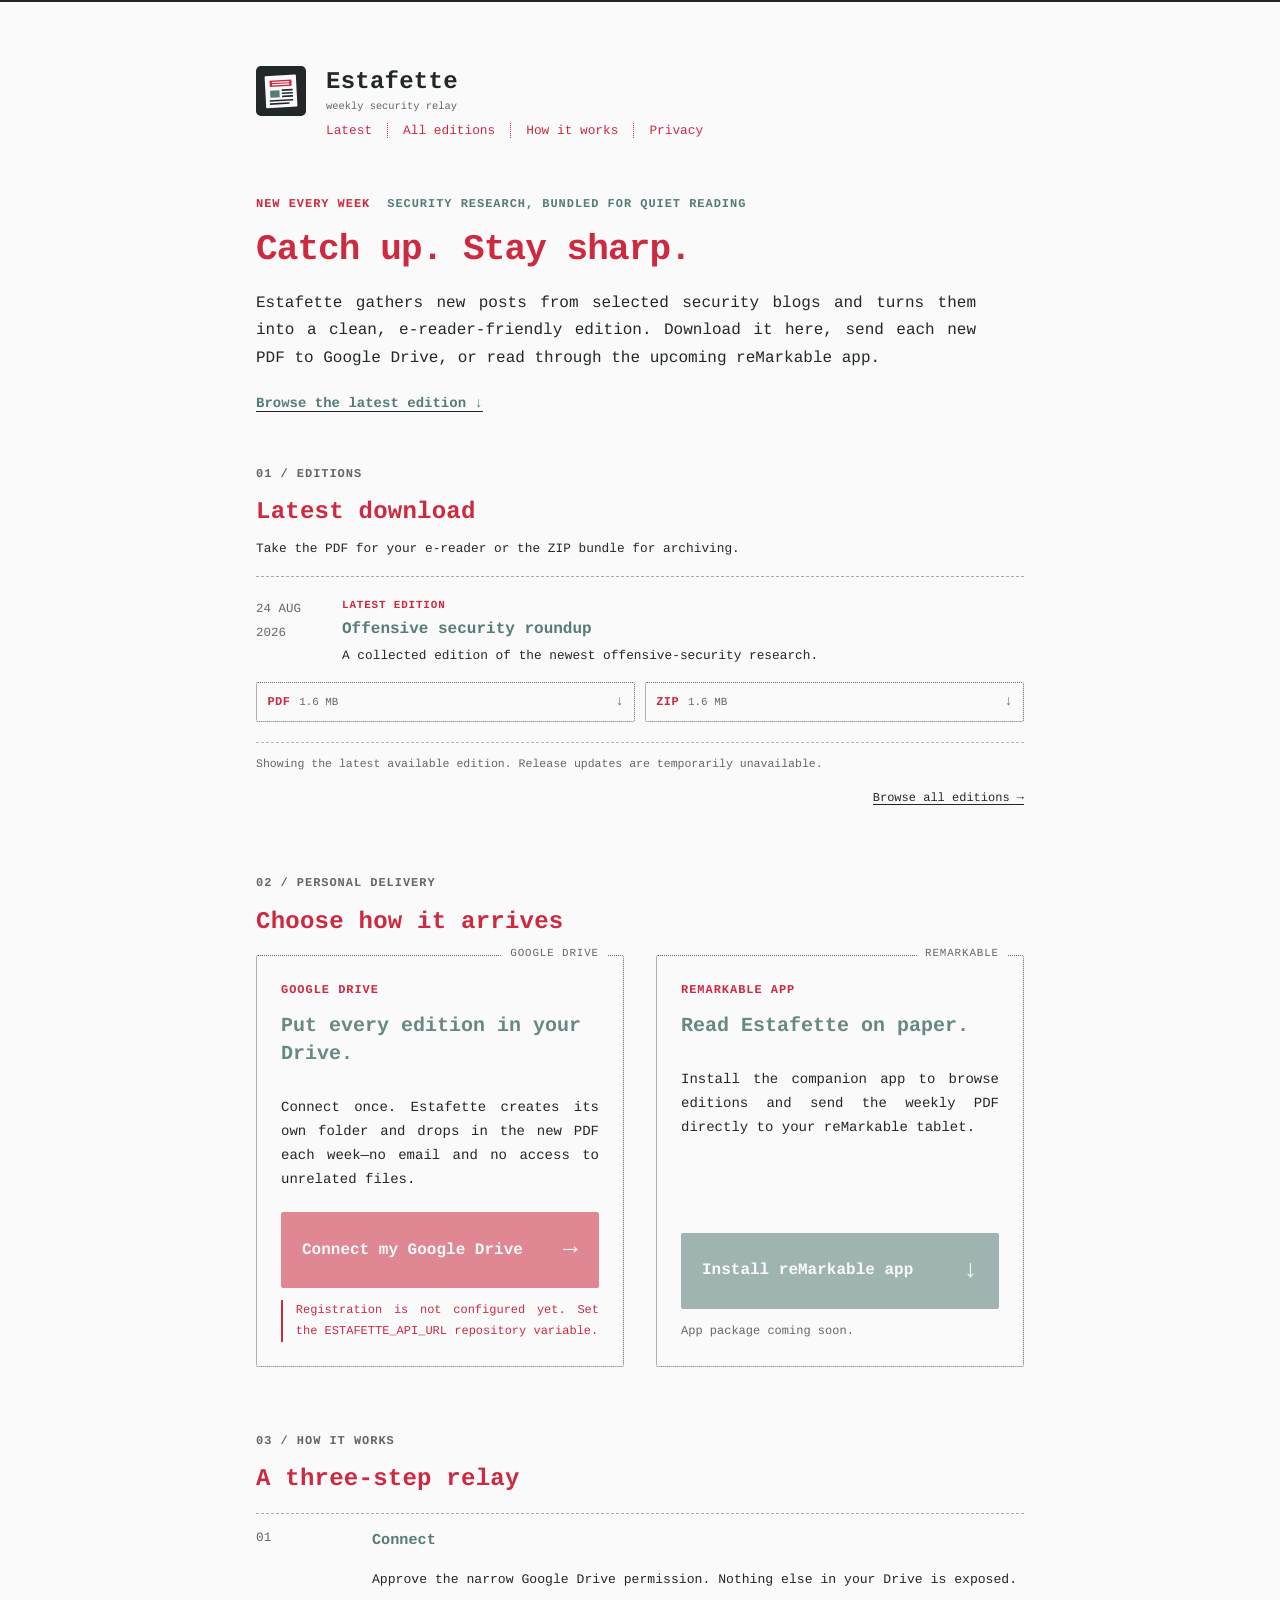
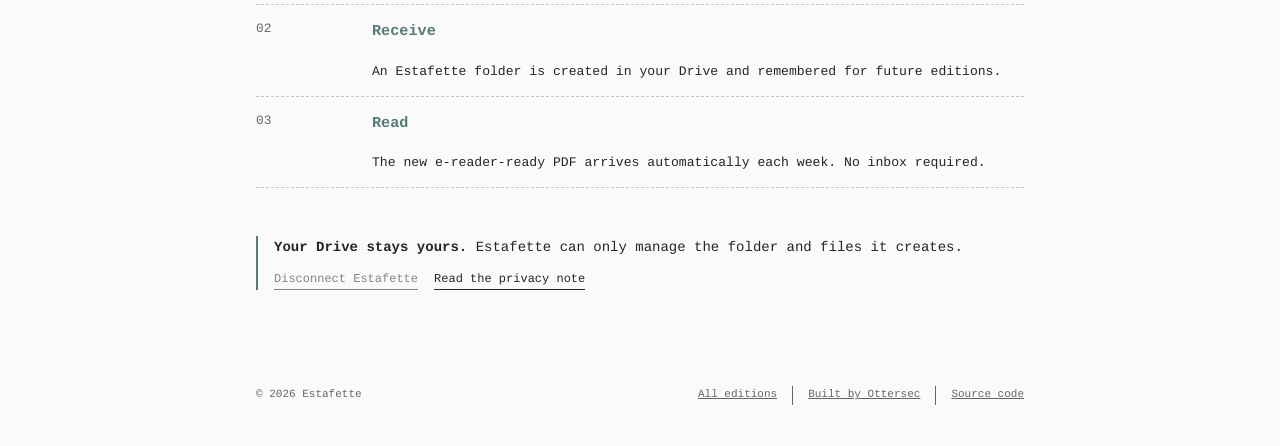
==== commit fd310d29: "feat: add reMarkable delivery option" ====
--- a/site/index.html
+++ b/site/index.html
@@ -17,7 +17,7 @@
     <header class="site-header">
       <div class="frame header-inner">
         <a class="brand" href="./" aria-label="Estafette home">
-          <span class="brand-mark" aria-hidden="true"><i></i><i></i><i></i></span>
+          <span class="brand-mark" aria-hidden="true"></span>
           <span class="brand-copy">
             <strong>Estafette</strong>
             <small>weekly security relay</small>
@@ -39,81 +39,104 @@
           <h1 id="intro-title">Catch up. <em>Stay sharp.</em></h1>
           <p class="lede">
             Estafette gathers new posts from selected security blogs and turns them
-            into a clean, e-reader-friendly edition. Read it here, or have every new
-            PDF relayed straight to your Google Drive.
+            into a clean, e-reader-friendly edition. Download it here, send each new
+            PDF to Google Drive, or read through the upcoming reMarkable app.
           </p>
           <a class="text-link" href="#latest">Browse the latest edition <span aria-hidden="true">↓</span></a>
         </div>
       </section>
 
-      <div class="dashboard frame">
-        <aside id="connection" class="drive-card" aria-labelledby="drive-title" aria-live="polite">
-          <p class="panel-label">Personal delivery</p>
-          <h2 id="drive-title">Put every edition in your Drive.</h2>
-          <p>
-            Connect once. Estafette creates its own folder and drops in the new PDF
-            each week—no email and no access to unrelated files.
-          </p>
-          <a id="connect-drive" class="drive-action" href="#" aria-disabled="true">
-            <span>Connect my Google Drive</span>
-            <strong aria-hidden="true">→</strong>
-          </a>
-          <p id="connection-note" class="connection-note">
-            Uses Google&rsquo;s limited <code>drive.file</code> permission.
-          </p>
-        </aside>
+      <section id="latest" class="editions-section latest-panel frame" aria-labelledby="latest-title">
+        <div class="section-heading">
+          <div>
+            <p class="section-number">01 / Editions</p>
+            <h2 id="latest-title">Latest download</h2>
+          </div>
+          <p>Take the PDF for your e-reader or the ZIP bundle for archiving.</p>
+        </div>
 
-        <section id="latest" class="editions-section latest-panel" aria-labelledby="latest-title">
-          <div class="section-heading">
-            <div>
-              <p class="section-number">01 / Editions</p>
-              <h2 id="latest-title">Latest download</h2>
+        <div id="edition-list" class="edition-list" data-limit="1">
+          <article class="edition-card" data-edition="offensive-2026-08-24" data-year="2026">
+            <time class="edition-date" datetime="2026-08-24">
+              <strong>24</strong>
+              <span>AUG 2026</span>
+            </time>
+            <div class="edition-copy">
+              <p class="edition-label">Latest edition</p>
+              <h3>Offensive security roundup</h3>
+              <p>A collected edition of the newest offensive-security research.</p>
             </div>
-            <p>Take the PDF for your e-reader or the ZIP bundle for archiving.</p>
+            <div class="download-list" aria-label="Edition downloads">
+              <a
+                href="downloads/OFFENSIVE_24_08_2026.pdf"
+                download
+                data-download-name="OFFENSIVE_24_08_2026.pdf"
+              >
+                <span><strong>PDF</strong><small>1.6 MB</small></span>
+                <b aria-hidden="true">↓</b>
+              </a>
+              <a
+                href="downloads/ESTAFETTE_24_08_2026.zip"
+                download
+                data-download-name="ESTAFETTE_24_08_2026.zip"
+              >
+                <span><strong>ZIP</strong><small>1.6 MB</small></span>
+                <b aria-hidden="true">↓</b>
+              </a>
+            </div>
+          </article>
+        </div>
+        <p id="edition-status" class="edition-status" aria-live="polite">
+          Checking for newer published editions&hellip;
+        </p>
+        <p class="all-editions-link"><a href="editions.html">Browse all editions →</a></p>
+      </section>
+
+      <section class="delivery-section frame" aria-labelledby="delivery-title">
+        <div class="section-heading">
+          <div>
+            <p class="section-number">02 / Personal delivery</p>
+            <h2 id="delivery-title">Choose how it arrives</h2>
           </div>
+        </div>
 
-          <div id="edition-list" class="edition-list" data-limit="1">
-            <article class="edition-card" data-edition="offensive-2026-08-24" data-year="2026">
-              <time class="edition-date" datetime="2026-08-24">
-                <strong>24</strong>
-                <span>AUG 2026</span>
-              </time>
-              <div class="edition-copy">
-                <p class="edition-label">Latest edition</p>
-                <h3>Offensive security roundup</h3>
-                <p>A collected edition of the newest offensive-security research.</p>
-              </div>
-              <div class="download-list" aria-label="Edition downloads">
-                <a
-                  href="downloads/OFFENSIVE_24_08_2026.pdf"
-                  download
-                  data-download-name="OFFENSIVE_24_08_2026.pdf"
-                >
-                  <span><strong>PDF</strong><small>1.6 MB</small></span>
-                  <b aria-hidden="true">↓</b>
-                </a>
-                <a
-                  href="downloads/ESTAFETTE_24_08_2026.zip"
-                  download
-                  data-download-name="ESTAFETTE_24_08_2026.zip"
-                >
-                  <span><strong>ZIP</strong><small>1.6 MB</small></span>
-                  <b aria-hidden="true">↓</b>
-                </a>
-              </div>
-            </article>
-          </div>
-          <p id="edition-status" class="edition-status" aria-live="polite">
-            Checking for newer published editions&hellip;
-          </p>
-          <p class="all-editions-link"><a href="editions.html">Browse all editions →</a></p>
-        </section>
-      </div>
+        <div class="delivery-options">
+          <aside id="connection" class="drive-card" aria-labelledby="drive-title" aria-live="polite">
+            <p class="panel-label">Google Drive</p>
+            <h2 id="drive-title">Put every edition in your Drive.</h2>
+            <p>
+              Connect once. Estafette creates its own folder and drops in the new PDF
+              each week—no email and no access to unrelated files.
+            </p>
+            <a id="connect-drive" class="drive-action" href="#" aria-disabled="true">
+              <span>Connect my Google Drive</span>
+              <strong aria-hidden="true">→</strong>
+            </a>
+            <p id="connection-note" class="connection-note">
+              Uses Google&rsquo;s limited <code>drive.file</code> permission.
+            </p>
+          </aside>
+
+          <aside class="drive-card remarkable-card" aria-labelledby="remarkable-title">
+            <p class="panel-label">reMarkable app</p>
+            <h2 id="remarkable-title">Read Estafette on paper.</h2>
+            <p>
+              Install the companion app to browse editions and send the weekly PDF
+              directly to your reMarkable tablet.
+            </p>
+            <a id="install-remarkable" class="drive-action remarkable-action" href="#" aria-disabled="true">
+              <span>Install reMarkable app</span>
+              <strong aria-hidden="true">↓</strong>
+            </a>
+            <p id="remarkable-note" class="connection-note">App package coming soon.</p>
+          </aside>
+        </div>
+      </section>
 
       <section id="how-it-works" class="process-section frame" aria-labelledby="how-title">
         <div class="section-heading">
           <div>
-            <p class="section-number">02 / Delivery</p>
+            <p class="section-number">03 / How it works</p>
             <h2 id="how-title">A three-step relay</h2>
           </div>
         </div>
--- a/site/styles.css
+++ b/site/styles.css
@@ -115,35 +115,13 @@
 }
 
 .brand-mark {
-  display: flex;
+  display: block;
   flex: 0 0 50px;
   width: 50px;
   height: 50px;
   margin-right: 20px;
-  align-items: center;
-  justify-content: center;
-  gap: 3px;
   border-radius: 5px;
-  background: var(--foreground);
-}
-
-.brand-mark i {
-  display: block;
-  width: 4px;
-  height: 26px;
-  border-radius: 999px;
-  background: var(--accent);
-  transform: rotate(28deg);
-}
-
-.brand-mark i:nth-child(2) {
-  height: 19px;
-  background: var(--secondary);
-}
-
-.brand-mark i:nth-child(3) {
-  height: 12px;
-  background: var(--background);
+  background: var(--foreground) url("favicon.svg") center / 50px 50px no-repeat;
 }
 
 .brand-copy {
@@ -249,14 +227,6 @@
   font-weight: 700;
 }
 
-.dashboard {
-  display: grid;
-  grid-template-columns: repeat(2, minmax(0, 1fr));
-  gap: 2rem;
-  align-items: stretch;
-  margin-top: 3rem;
-}
-
 .drive-card {
   position: relative;
   display: flex;
@@ -280,6 +250,10 @@
   content: "GOOGLE DRIVE";
   font-size: 0.68rem;
   letter-spacing: 0.08em;
+}
+
+.remarkable-card::before {
+  content: "REMARKABLE";
 }
 
 .panel-label {
@@ -323,6 +297,16 @@
   background-image: none;
 }
 
+.remarkable-action {
+  border-color: var(--secondary);
+  background: var(--secondary);
+}
+
+.remarkable-action:hover,
+.remarkable-action:focus-visible {
+  color: var(--secondary);
+}
+
 .drive-action strong {
   font-size: 1.55rem;
   line-height: 1;
@@ -360,6 +344,21 @@
 
 .process-section {
   margin-top: 4rem;
+}
+
+.latest-panel {
+  margin-top: 3rem;
+}
+
+.delivery-section {
+  margin-top: 4rem;
+}
+
+.delivery-options {
+  display: grid;
+  grid-template-columns: repeat(2, minmax(0, 1fr));
+  gap: 2rem;
+  align-items: stretch;
 }
 
 .latest-panel .section-heading > p {
@@ -749,7 +748,7 @@
 }
 
 @media (max-width: 720px) {
-  .dashboard {
+  .delivery-options {
     grid-template-columns: 1fr;
   }
 }
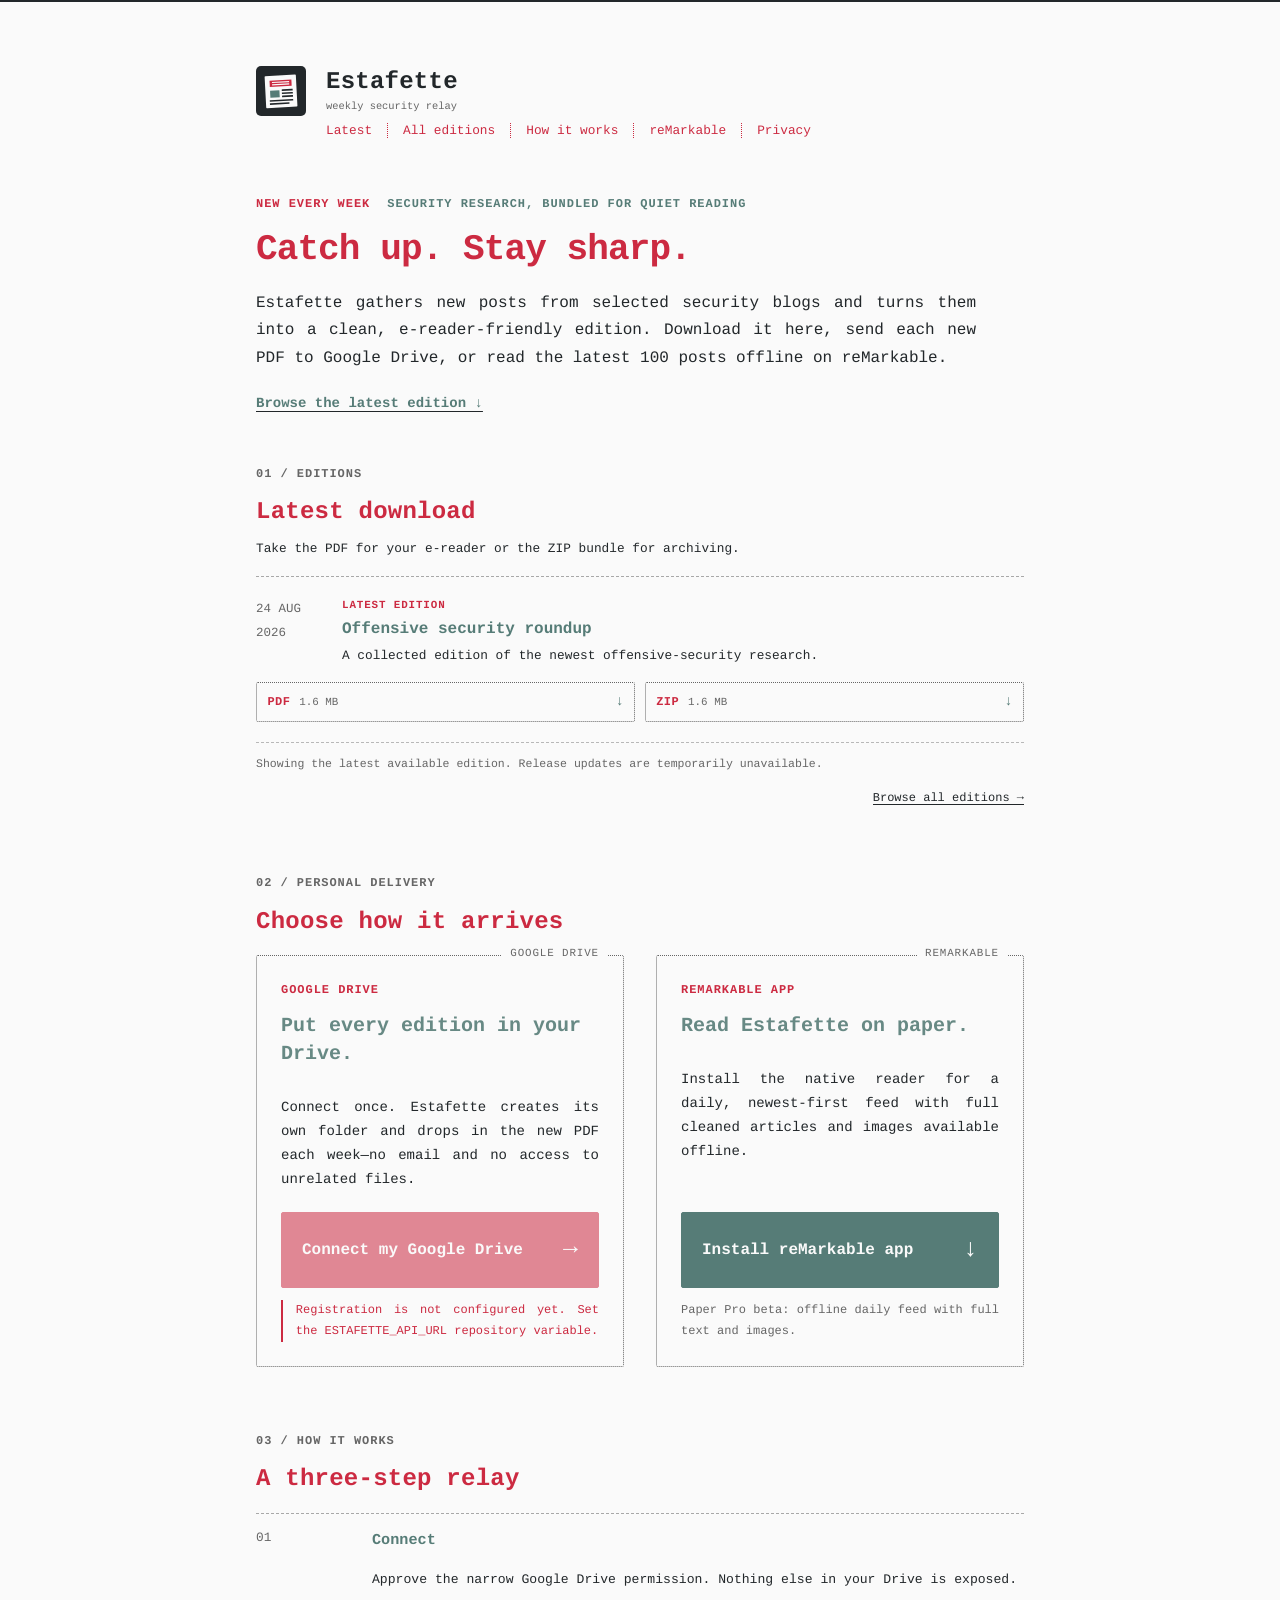
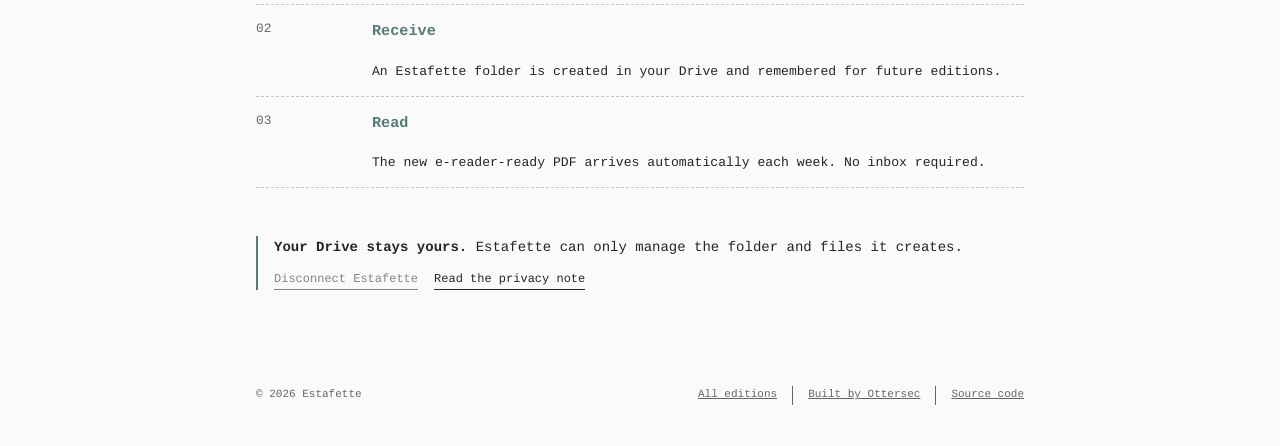
==== commit ee6d6a36: "feat: publish native reMarkable reader" ====
--- a/site/index.html
+++ b/site/index.html
@@ -27,6 +27,7 @@
           <a href="#latest">Latest</a>
           <a href="editions.html">All editions</a>
           <a href="#how-it-works">How it works</a>
+          <a href="remarkable/">reMarkable</a>
           <a href="privacy.html">Privacy</a>
         </nav>
       </div>
@@ -40,7 +41,7 @@
           <p class="lede">
             Estafette gathers new posts from selected security blogs and turns them
             into a clean, e-reader-friendly edition. Download it here, send each new
-            PDF to Google Drive, or read through the upcoming reMarkable app.
+            PDF to Google Drive, or read the latest 100 posts offline on reMarkable.
           </p>
           <a class="text-link" href="#latest">Browse the latest edition <span aria-hidden="true">↓</span></a>
         </div>
@@ -121,14 +122,14 @@
             <p class="panel-label">reMarkable app</p>
             <h2 id="remarkable-title">Read Estafette on paper.</h2>
             <p>
-              Install the companion app to browse editions and send the weekly PDF
-              directly to your reMarkable tablet.
+              Install the native reader for a daily, newest-first feed with full
+              cleaned articles and images available offline.
             </p>
-            <a id="install-remarkable" class="drive-action remarkable-action" href="#" aria-disabled="true">
+            <a id="install-remarkable" class="drive-action remarkable-action" href="remarkable/">
               <span>Install reMarkable app</span>
               <strong aria-hidden="true">↓</strong>
             </a>
-            <p id="remarkable-note" class="connection-note">App package coming soon.</p>
+            <p id="remarkable-note" class="connection-note">Paper Pro beta installer and manual steps.</p>
           </aside>
         </div>
       </section>
--- a/site/styles.css
+++ b/site/styles.css
@@ -739,6 +739,43 @@
   font-size: 0.9rem;
 }
 
+.install-page {
+  max-width: 48rem;
+}
+
+.install-summary {
+  margin-top: 2.5rem;
+  padding: 1rem 1.25rem;
+  border: 1px dotted var(--muted);
+}
+
+.install-summary p {
+  margin: 0.25rem 0;
+  overflow-wrap: anywhere;
+}
+
+.install-summary strong {
+  display: inline-block;
+  width: 11rem;
+  color: var(--secondary);
+}
+
+.install-page pre {
+  max-width: 100%;
+  padding: 1rem;
+  overflow-x: auto;
+  border: 1px dotted var(--muted);
+  background: #efede7;
+  font: 0.78rem/1.6 "JetBrains Mono", monospace;
+  white-space: pre-wrap;
+  word-break: break-word;
+}
+
+.install-page pre code {
+  padding: 0;
+  border: 0;
+}
+
 @media (min-width: 480px) {
   .hero p,
   .drive-card > p,
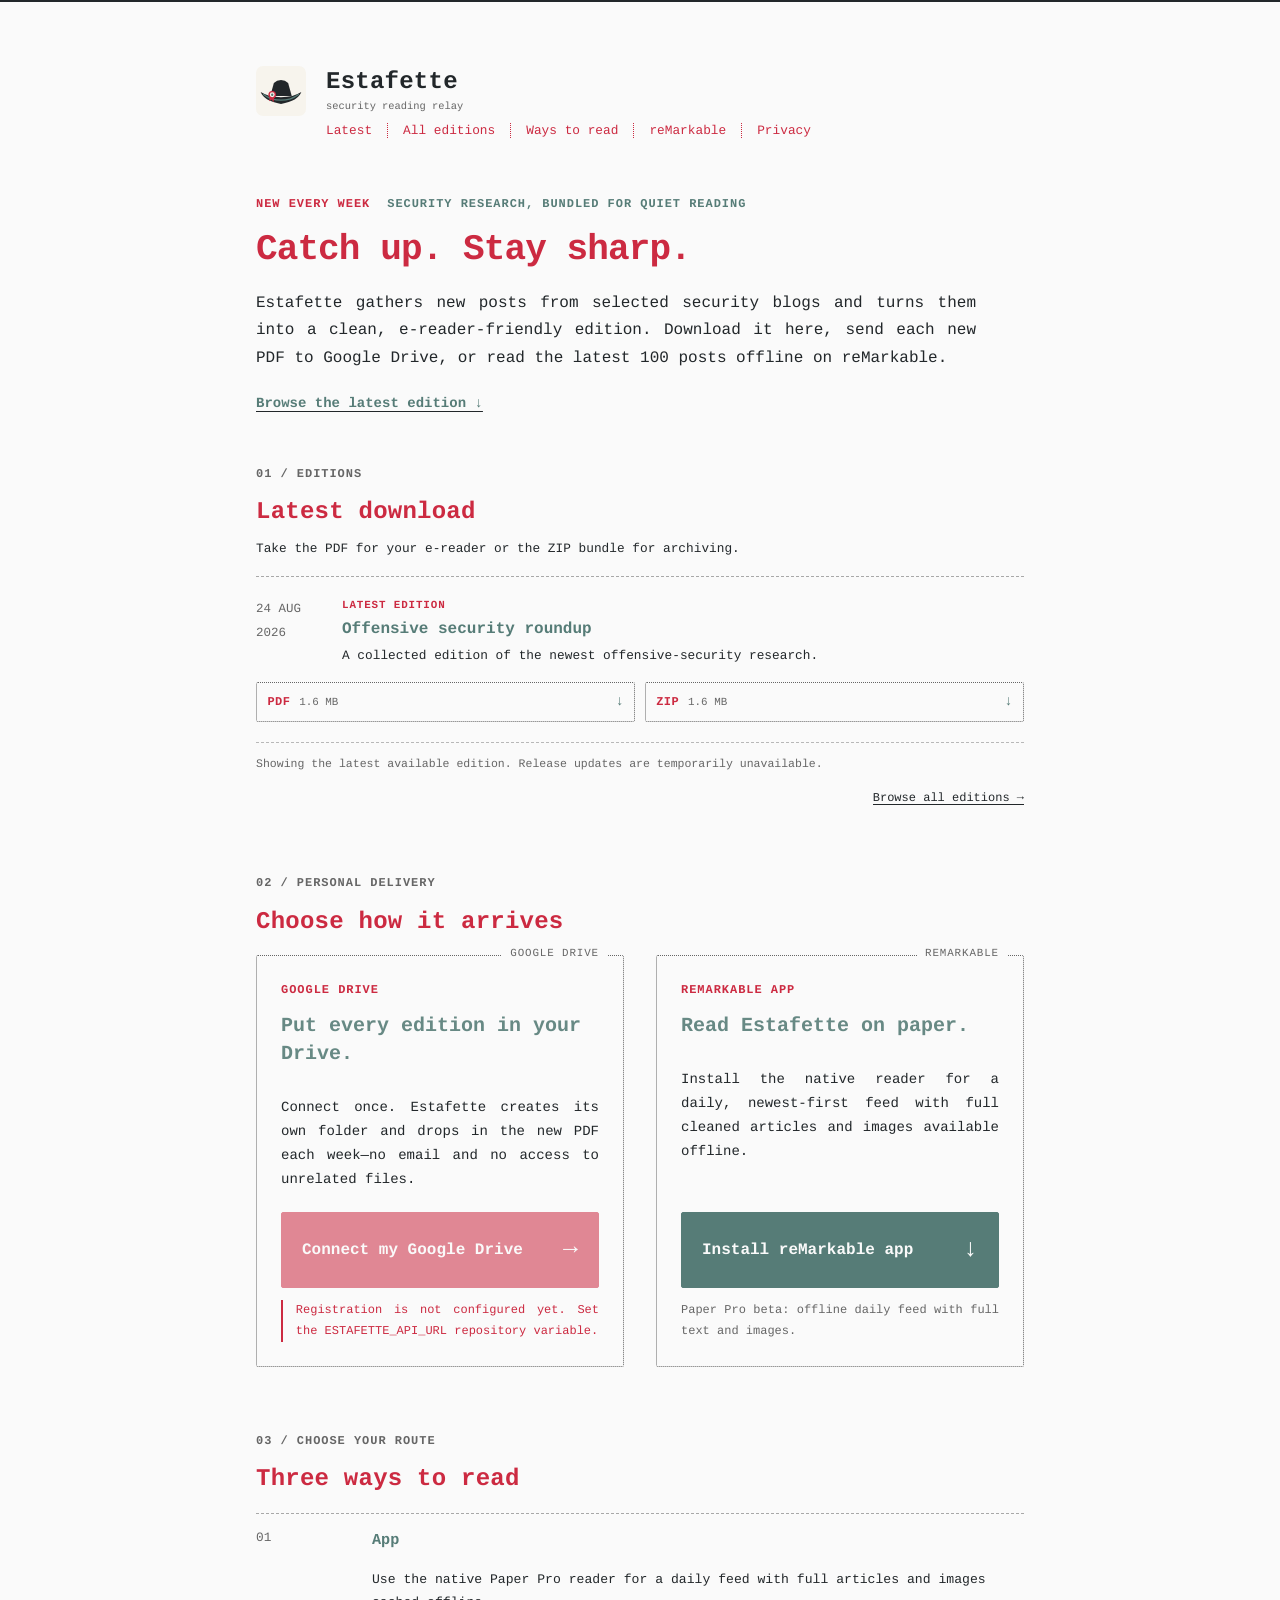
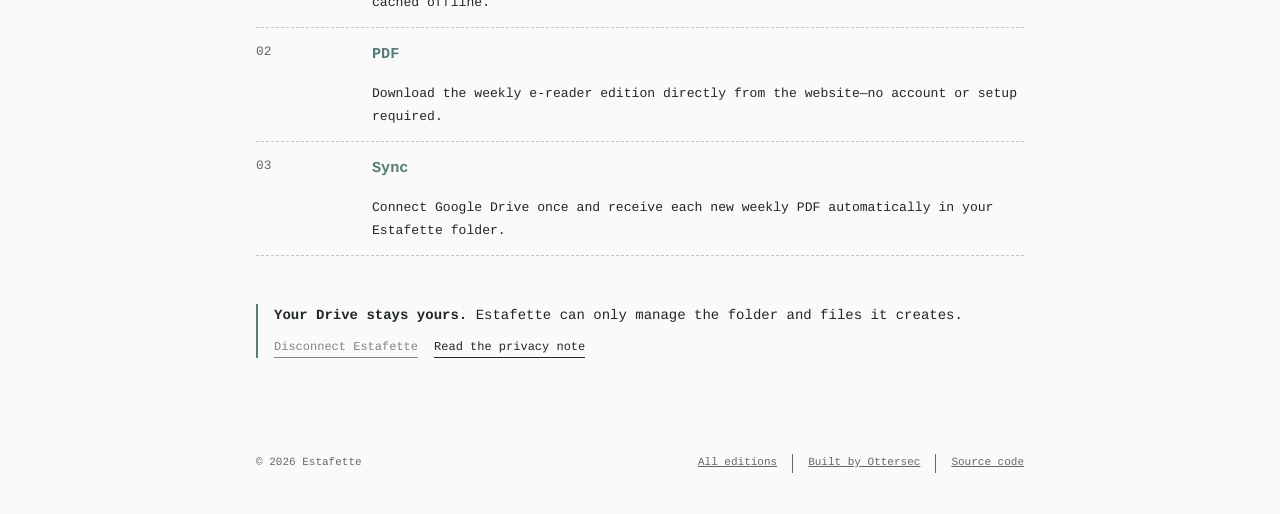
==== commit e4040368: "feat: adopt bicorn identity across reader" ====
--- a/site/index.html
+++ b/site/index.html
@@ -5,9 +5,9 @@
     <meta name="viewport" content="width=device-width, initial-scale=1">
     <meta
       name="description"
-      content="A weekly, e-reader-friendly security digest delivered directly to your Google Drive."
+      content="Security reading for the native reMarkable app, weekly PDF download, or automatic Google Drive delivery."
     >
-    <title>Estafette — Weekly security reading</title>
+    <title>Estafette — Security reading, your way</title>
     <link rel="icon" href="favicon.svg" type="image/svg+xml">
     <link rel="stylesheet" href="styles.css">
     <script src="config.js" defer></script>
@@ -20,13 +20,13 @@
           <span class="brand-mark" aria-hidden="true"></span>
           <span class="brand-copy">
             <strong>Estafette</strong>
-            <small>weekly security relay</small>
+            <small>security reading relay</small>
           </span>
         </a>
         <nav class="site-nav" aria-label="Main navigation">
           <a href="#latest">Latest</a>
           <a href="editions.html">All editions</a>
-          <a href="#how-it-works">How it works</a>
+          <a href="#how-it-works">Ways to read</a>
           <a href="remarkable/">reMarkable</a>
           <a href="privacy.html">Privacy</a>
         </nav>
@@ -137,25 +137,25 @@
       <section id="how-it-works" class="process-section frame" aria-labelledby="how-title">
         <div class="section-heading">
           <div>
-            <p class="section-number">03 / How it works</p>
-            <h2 id="how-title">A three-step relay</h2>
+            <p class="section-number">03 / Choose your route</p>
+            <h2 id="how-title">Three ways to read</h2>
           </div>
         </div>
         <ol class="process-grid">
           <li>
             <span>01</span>
-            <h3>Connect</h3>
-            <p>Approve the narrow Google Drive permission. Nothing else in your Drive is exposed.</p>
+            <h3>App</h3>
+            <p>Use the native Paper Pro reader for a daily feed with full articles and images cached offline.</p>
           </li>
           <li>
             <span>02</span>
-            <h3>Receive</h3>
-            <p>An Estafette folder is created in your Drive and remembered for future editions.</p>
+            <h3>PDF</h3>
+            <p>Download the weekly e-reader edition directly from the website—no account or setup required.</p>
           </li>
           <li>
             <span>03</span>
-            <h3>Read</h3>
-            <p>The new e-reader-ready PDF arrives automatically each week. No inbox required.</p>
+            <h3>Sync</h3>
+            <p>Connect Google Drive once and receive each new weekly PDF automatically in your Estafette folder.</p>
           </li>
         </ol>
       </section>
--- a/site/styles.css
+++ b/site/styles.css
@@ -121,7 +121,7 @@
   height: 50px;
   margin-right: 20px;
   border-radius: 5px;
-  background: var(--foreground) url("favicon.svg") center / 50px 50px no-repeat;
+  background: url("favicon.svg") center / 50px 50px no-repeat;
 }
 
 .brand-copy {
